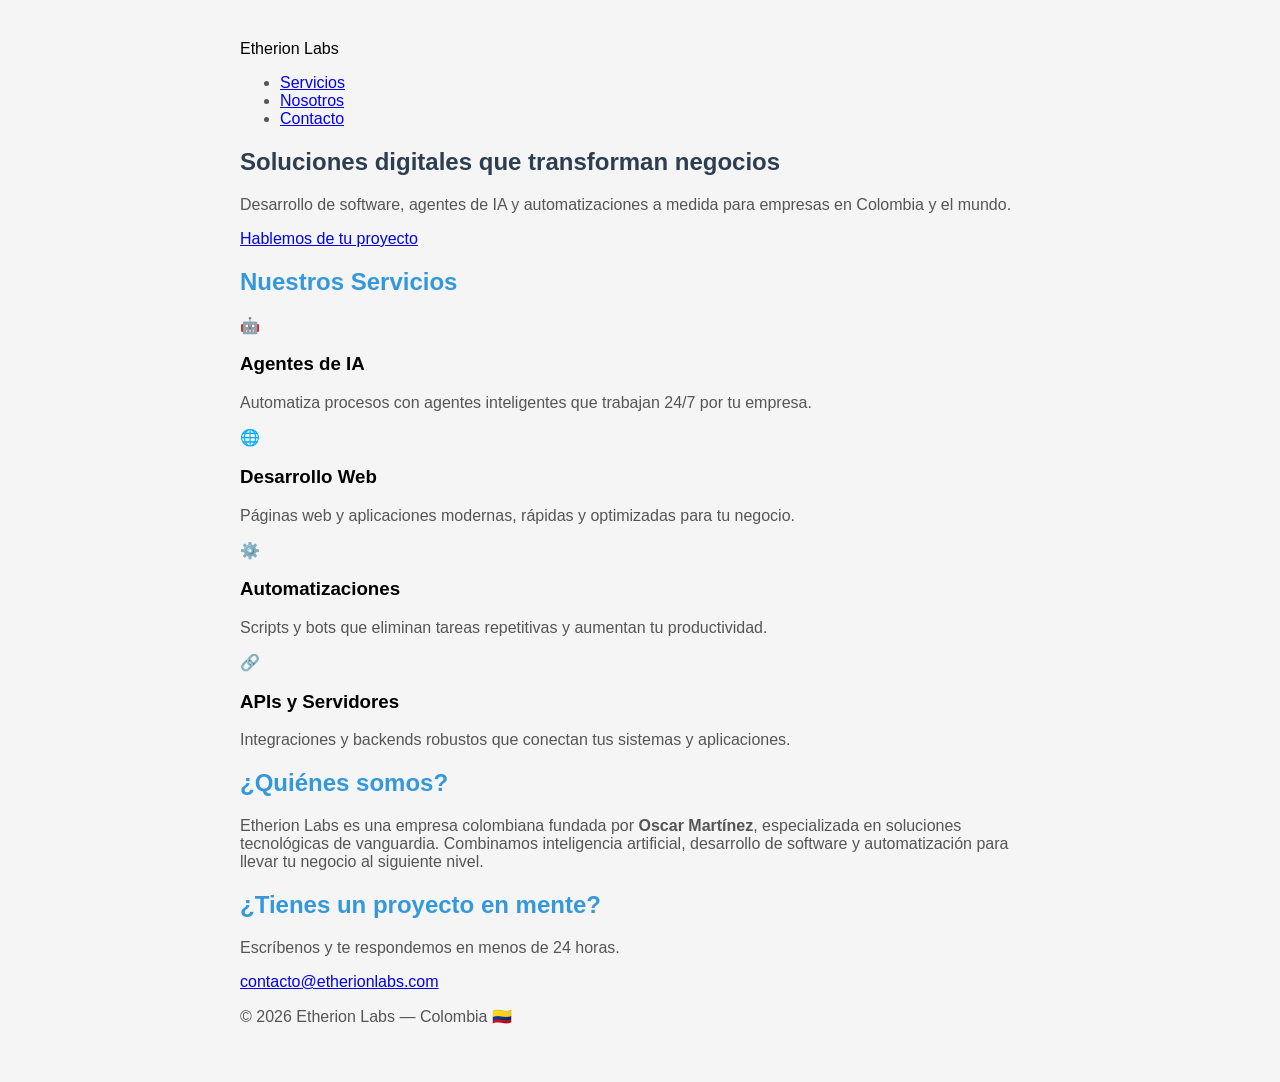
==== index.html @ be53f0bb "Update index.html" ====
<!DOCTYPE html>
<html lang="es">
<head>
  <meta charset="UTF-8">
  <meta name="viewport" content="width=device-width, initial-scale=1.0">
  <title>Etherion Labs</title>
  <link rel="stylesheet" href="estilo.css">
</head>
<body>

  <!-- NAVEGACIÓN -->
  <nav>
    <div class="logo">Etherion Labs</div>
    <ul>
      <li><a href="#servicios">Servicios</a></li>
      <li><a href="#sobre-mi">Nosotros</a></li>
      <li><a href="#contacto">Contacto</a></li>
    </ul>
  </nav>

  <!-- HERO -->
  <section class="hero">
    <h1>Soluciones digitales que <span>transforman</span> negocios</h1>
    <p>Desarrollo de software, agentes de IA y automatizaciones a medida para empresas en Colombia y el mundo.</p>
    <a href="#contacto" class="btn">Hablemos de tu proyecto</a>
  </section>

  <!-- SERVICIOS -->
  <section id="servicios" class="servicios">
    <h2>Nuestros Servicios</h2>
    <div class="cards">
      <div class="card">
        <div class="icono">🤖</div>
        <h3>Agentes de IA</h3>
        <p>Automatiza procesos con agentes inteligentes que trabajan 24/7 por tu empresa.</p>
      </div>
      <div class="card">
        <div class="icono">🌐</div>
        <h3>Desarrollo Web</h3>
        <p>Páginas web y aplicaciones modernas, rápidas y optimizadas para tu negocio.</p>
      </div>
      <div class="card">
        <div class="icono">⚙️</div>
        <h3>Automatizaciones</h3>
        <p>Scripts y bots que eliminan tareas repetitivas y aumentan tu productividad.</p>
      </div>
      <div class="card">
        <div class="icono">🔗</div>
        <h3>APIs y Servidores</h3>
        <p>Integraciones y backends robustos que conectan tus sistemas y aplicaciones.</p>
      </div>
    </div>
  </section>

  <!-- SOBRE MÍ -->
  <section id="sobre-mi" class="sobre-mi">
    <h2>¿Quiénes somos?</h2>
    <p>Etherion Labs es una empresa colombiana fundada por <strong>Oscar Martínez</strong>, especializada en soluciones tecnológicas de vanguardia. Combinamos inteligencia artificial, desarrollo de software y automatización para llevar tu negocio al siguiente nivel.</p>
  </section>

  <!-- CONTACTO -->
  <section id="contacto" class="contacto">
    <h2>¿Tienes un proyecto en mente?</h2>
    <p>Escríbenos y te respondemos en menos de 24 horas.</p>
    <a href="mailto:contacto@etherionlabs.com" class="btn">contacto@etherionlabs.com</a>
  </section>

  <!-- FOOTER -->
  <footer>
    <p>© 2026 Etherion Labs — Colombia 🇨🇴</p>
  </footer>

</body>
</html>
---- estilo.css ----
body {
    font-family: Arial, sans-serif;
    max-width: 800px;
    margin: 0 auto;
    padding: 40px;
    background-color: #f5f5f5;
}

h1 {
    color: #2c3e50;
}

h2 {
    color: #3498db;
}

p {
    color: #555;
}

li {
    color: #555;
}
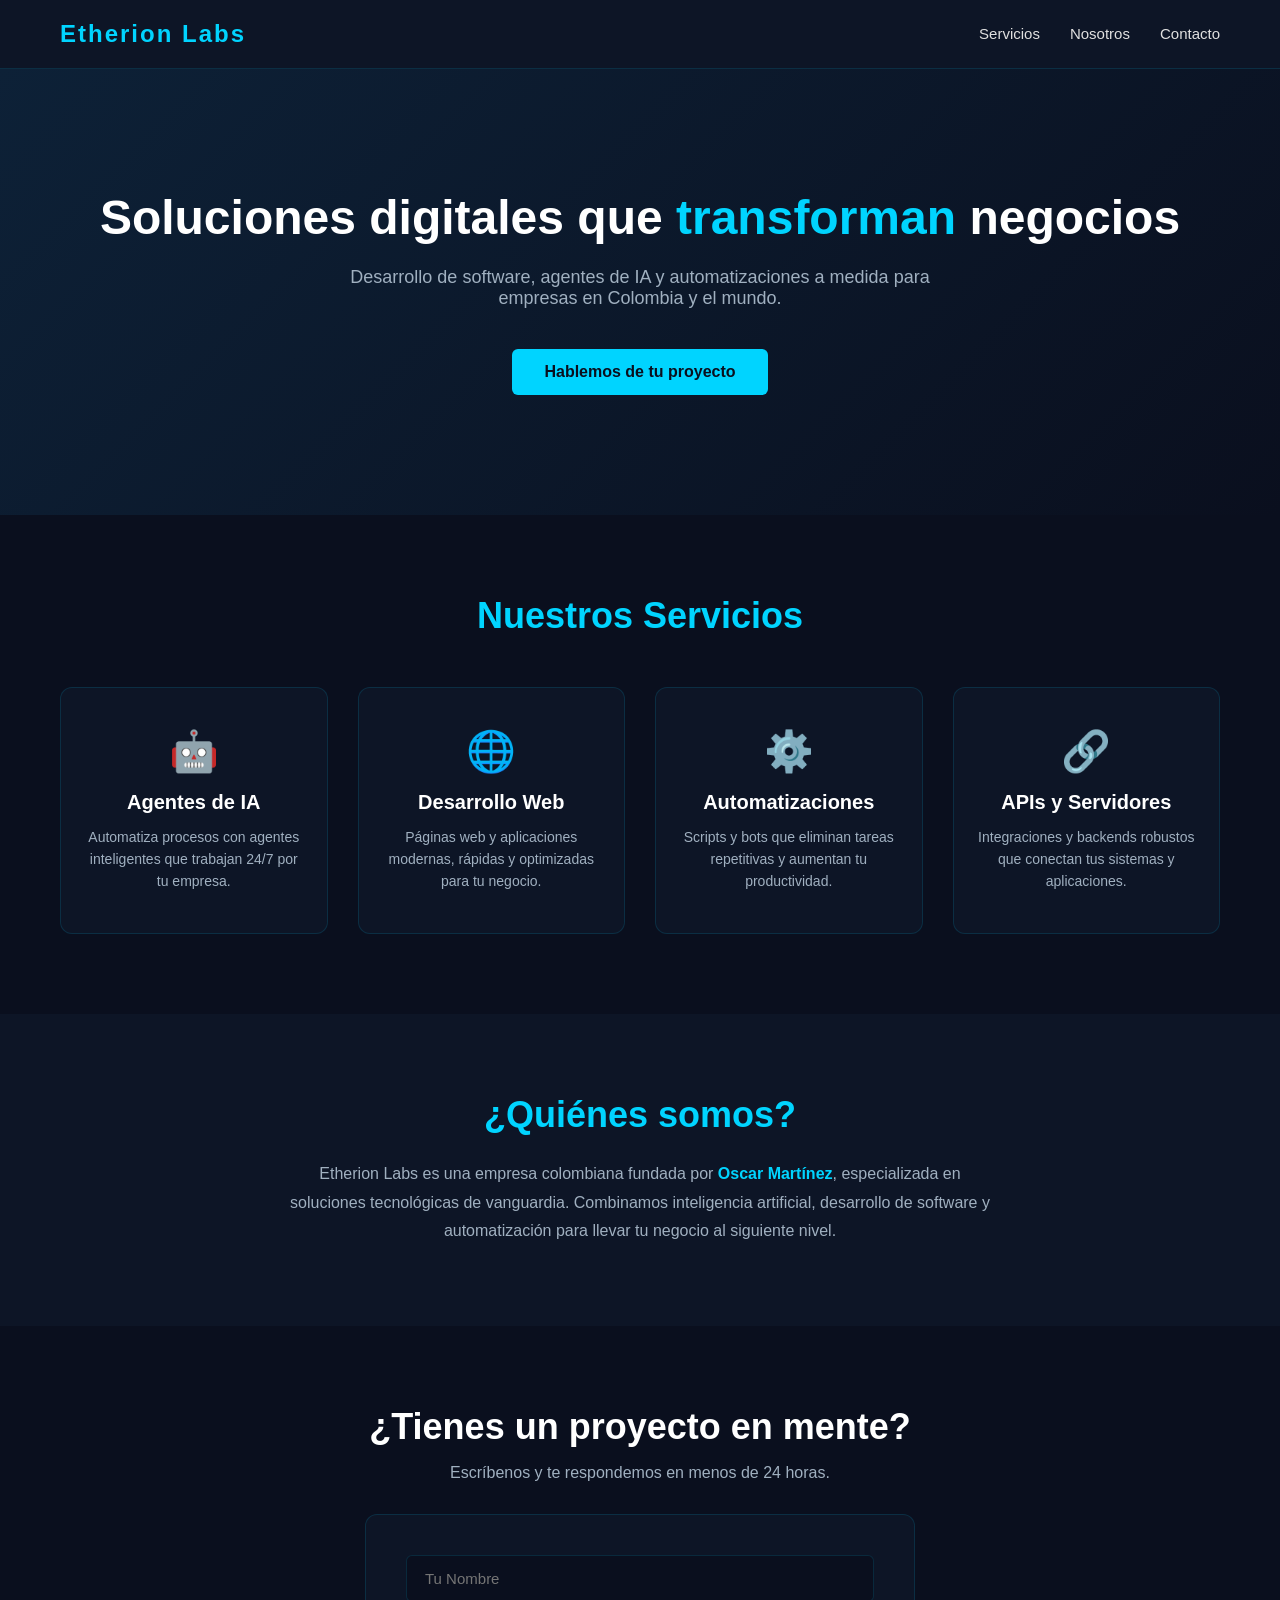
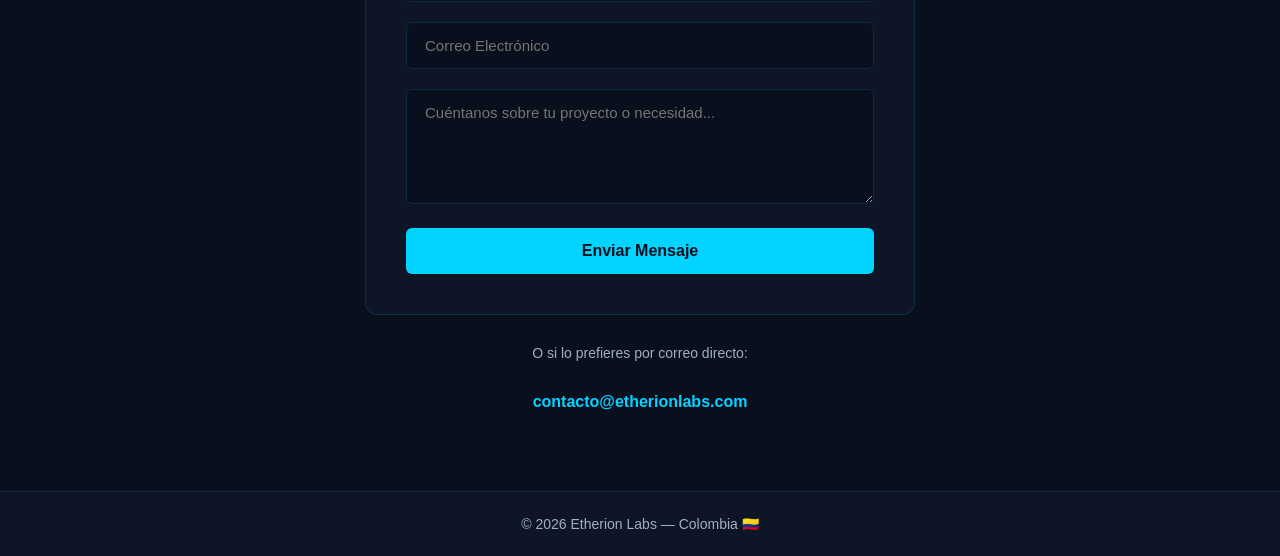
==== commit 06ecba86: "Update index.html" ====
--- a/index.html
+++ b/index.html
@@ -3,12 +3,11 @@
 <head>
   <meta charset="UTF-8">
   <meta name="viewport" content="width=device-width, initial-scale=1.0">
-  <title>Etherion Labs</title>
+  <title>Etherion Labs | Soluciones Digitales e IA</title>
   <link rel="stylesheet" href="estilo.css">
 </head>
 <body>
 
-  <!-- NAVEGACIÓN -->
   <nav>
     <div class="logo">Etherion Labs</div>
     <ul>
@@ -18,54 +17,71 @@
     </ul>
   </nav>
 
-  <!-- HERO -->
   <section class="hero">
     <h1>Soluciones digitales que <span>transforman</span> negocios</h1>
     <p>Desarrollo de software, agentes de IA y automatizaciones a medida para empresas en Colombia y el mundo.</p>
     <a href="#contacto" class="btn">Hablemos de tu proyecto</a>
   </section>
 
-  <!-- SERVICIOS -->
   <section id="servicios" class="servicios">
     <h2>Nuestros Servicios</h2>
     <div class="cards">
+      
       <div class="card">
         <div class="icono">🤖</div>
         <h3>Agentes de IA</h3>
         <p>Automatiza procesos con agentes inteligentes que trabajan 24/7 por tu empresa.</p>
       </div>
+
       <div class="card">
         <div class="icono">🌐</div>
         <h3>Desarrollo Web</h3>
         <p>Páginas web y aplicaciones modernas, rápidas y optimizadas para tu negocio.</p>
       </div>
+
       <div class="card">
         <div class="icono">⚙️</div>
         <h3>Automatizaciones</h3>
         <p>Scripts y bots que eliminan tareas repetitivas y aumentan tu productividad.</p>
       </div>
+
       <div class="card">
         <div class="icono">🔗</div>
         <h3>APIs y Servidores</h3>
         <p>Integraciones y backends robustos que conectan tus sistemas y aplicaciones.</p>
       </div>
+
     </div>
   </section>
 
-  <!-- SOBRE MÍ -->
   <section id="sobre-mi" class="sobre-mi">
     <h2>¿Quiénes somos?</h2>
     <p>Etherion Labs es una empresa colombiana fundada por <strong>Oscar Martínez</strong>, especializada en soluciones tecnológicas de vanguardia. Combinamos inteligencia artificial, desarrollo de software y automatización para llevar tu negocio al siguiente nivel.</p>
   </section>
 
-  <!-- CONTACTO -->
   <section id="contacto" class="contacto">
     <h2>¿Tienes un proyecto en mente?</h2>
     <p>Escríbenos y te respondemos en menos de 24 horas.</p>
-    <a href="mailto:contacto@etherionlabs.com" class="btn">contacto@etherionlabs.com</a>
+    
+    <form class="formulario-contacto" action="https://formspree.io/f/tu-id-aqui" method="POST" onsubmit="return false;">
+      <div class="grupo-input">
+        <input type="text" name="nombre" placeholder="Tu Nombre" required>
+      </div>
+      <div class="grupo-input">
+        <input type="email" name="email" placeholder="Correo Electrónico" required>
+      </div>
+      <div class="grupo-input">
+        <textarea name="mensaje" placeholder="Cuéntanos sobre tu proyecto o necesidad..." rows="5" required></textarea>
+      </div>
+      <button type="submit" class="btn">Enviar Mensaje</button>
+    </form>
+
+    <div style="margin-top: 30px;">
+      <p style="font-size: 14px; color: #a0b0c0;">O si lo prefieres por correo directo:</p>
+      <a href="mailto:contacto@etherionlabs.com" style="color: #00d4ff; text-decoration: none; font-weight: bold;">contacto@etherionlabs.com</a>
+    </div>
   </section>
 
-  <!-- FOOTER -->
   <footer>
     <p>© 2026 Etherion Labs — Colombia 🇨🇴</p>
   </footer>
--- a/estilo.css
+++ b/estilo.css
@@ -1,23 +1,290 @@
+/* ==========================================================================
+   1. RESETEO GLOBAL Y CONFIGURACIÓN BASE
+   ========================================================================== */
+* {
+  margin: 0;
+  padding: 0;
+  box-sizing: border-box;
+}
+
+html {
+  scroll-behavior: smooth; /* Desplazamiento suave al usar el menú */
+}
+
 body {
-    font-family: Arial, sans-serif;
-    max-width: 800px;
-    margin: 0 auto;
-    padding: 40px;
-    background-color: #f5f5f5;
-}
-
-h1 {
-    color: #2c3e50;
-}
-
-h2 {
-    color: #3498db;
-}
-
-p {
-    color: #555;
-}
-
-li {
-    color: #555;
-}+  font-family: 'Arial', sans-serif;
+  background-color: #0a0f1e;
+  color: #e0e0e0;
+}
+
+/* ==========================================================================
+   2. COMPONENTES REUTILIZABLES (BOTONES)
+   ========================================================================== */
+.btn {
+  display: inline-block;
+  background-color: #00d4ff;
+  color: #0a0f1e;
+  padding: 14px 32px;
+  border-radius: 6px;
+  text-decoration: none;
+  font-weight: bold;
+  font-size: 16px;
+  border: none;
+  cursor: pointer;
+  transition: background 0.3s, transform 0.2s, box-shadow 0.3s;
+}
+
+.btn:hover {
+  background-color: #00aacc;
+  box-shadow: 0 0 15px rgba(0, 212, 255, 0.4);
+}
+
+.btn:active {
+  transform: scale(0.98);
+}
+
+/* ==========================================================================
+   3. ESTRUCTURA Y SECCIONES
+   ========================================================================== */
+
+/* NAVEGACIÓN */
+nav {
+  display: flex;
+  justify-content: space-between;
+  align-items: center;
+  padding: 20px 60px;
+  background-color: #0d1526;
+  border-bottom: 1px solid #00d4ff22;
+  position: sticky;
+  top: 0;
+  z-index: 1000;
+}
+
+.logo {
+  font-size: 24px;
+  font-weight: bold;
+  color: #00d4ff;
+  letter-spacing: 2px;
+}
+
+nav ul {
+  list-style: none;
+  display: flex;
+  gap: 30px;
+}
+
+nav ul a {
+  color: #e0e0e0;
+  text-decoration: none;
+  font-size: 15px;
+  transition: color 0.3s;
+}
+
+nav ul a:hover {
+  color: #00d4ff;
+}
+
+/* HERO */
+.hero {
+  text-align: center;
+  padding: 120px 40px;
+  background: linear-gradient(135deg, #0d2137 0%, #0a0f1e 100%); 
+}
+
+.hero h1 {
+  font-size: 48px;
+  line-height: 1.2;
+  margin-bottom: 20px;
+  color: #ffffff;
+}
+
+.hero h1 span {
+  color: #00d4ff;
+}
+
+.hero p {
+  font-size: 18px;
+  color: #a0b0c0;
+  max-width: 600px;
+  margin: 0 auto 40px;
+}
+
+/* SERVICIOS */
+.servicios {
+  padding: 80px 60px;
+  text-align: center;
+}
+
+.servicios h2 {
+  font-size: 36px;
+  color: #00d4ff;
+  margin-bottom: 50px;
+}
+
+.cards {
+  display: grid;
+  grid-template-columns: repeat(auto-fit, minmax(220px, 1fr));
+  gap: 30px;
+}
+
+.card {
+  background-color: #0d1526;
+  border: 1px solid #00d4ff22;
+  border-radius: 12px;
+  padding: 40px 24px;
+  text-align: center;
+  transition: transform 0.3s, border-color 0.3s, box-shadow 0.3s;
+}
+
+.card:hover {
+  transform: translateY(-8px);
+  border-color: #00d4ff;
+  box-shadow: 0 10px 20px rgba(0, 212, 255, 0.05);
+}
+
+.icono {
+  font-size: 40px;
+  margin-bottom: 16px;
+}
+
+.card h3 {
+  color: #ffffff;
+  margin-bottom: 12px;
+  font-size: 20px;
+}
+
+.card p {
+  color: #a0b0c0;
+  font-size: 14px;
+  line-height: 1.6;
+}
+
+/* SOBRE MÍ / NOSOTROS */
+.sobre-mi {
+  padding: 80px 60px;
+  text-align: center;
+  background-color: #0d1526;
+}
+
+.sobre-mi h2 {
+  font-size: 36px;
+  color: #00d4ff;
+  margin-bottom: 24px;
+}
+
+.sobre-mi p {
+  max-width: 700px;
+  margin: 0 auto;
+  color: #a0b0c0;
+  font-size: 16px;
+  line-height: 1.8;
+}
+
+.sobre-mi strong {
+  color: #00d4ff;
+}
+
+/* CONTACTO Y FORMULARIO */
+.contacto {
+  padding: 80px 60px;
+  text-align: center;
+}
+
+.contacto h2 {
+  font-size: 36px;
+  color: #ffffff;
+  margin-bottom: 16px;
+}
+
+.contacto p {
+  color: #a0b0c0;
+  margin-bottom: 32px;
+  font-size: 16px;
+}
+
+.formulario-contacto {
+  max-width: 550px;
+  margin: 0 auto;
+  background-color: #0d1526;
+  padding: 40px;
+  border-radius: 12px;
+  border: 1px solid #00d4ff22;
+  display: flex;
+  flex-direction: column;
+  gap: 20px;
+}
+
+.grupo-input input, 
+.grupo-input textarea {
+  width: 100%;
+  padding: 14px 18px;
+  background-color: #0a0f1e;
+  border: 1px solid #00d4ff22;
+  border-radius: 6px;
+  color: #ffffff;
+  font-family: inherit;
+  font-size: 15px;
+  outline: none;
+  transition: border-color 0.3s, box-shadow 0.3s;
+}
+
+.grupo-input input:focus, 
+.grupo-input textarea:focus {
+  border-color: #00d4ff;
+  box-shadow: 0 0 10px rgba(0, 212, 255, 0.15);
+}
+
+.formulario-contacto .btn {
+  width: 100%;
+}
+
+/* FOOTER */
+footer {
+  text-align: center;
+  padding: 24px;
+  background-color: #0d1526;
+  color: #a0b0c0;
+  font-size: 14px;
+  border-top: 1px solid #00d4ff22;
+}
+
+/* ==========================================================================
+   4. DISEÑO RESPONSIVO (MOBILE FIRST / ADAPTACIÓN MÓVIL)
+   ========================================================================== */
+@media (max-width: 768px) {
+  nav {
+    flex-direction: column;
+    gap: 16px;
+    padding: 20px;
+  }
+
+  nav ul {
+    gap: 20px;
+    flex-wrap: wrap;
+    justify-content: center;
+  }
+
+  .hero {
+    padding: 80px 20px;
+  }
+
+  .hero h1 {
+    font-size: 32px;
+  }
+
+  .hero p {
+    font-size: 16px;
+  }
+
+  .servicios, .sobre-mi, .contacto {
+    padding: 60px 20px;
+  }
+
+  .servicios h2, .sobre-mi h2, .contacto h2 {
+    font-size: 28px;
+  }
+
+  .formulario-contacto {
+    padding: 24px;
+  }
+}
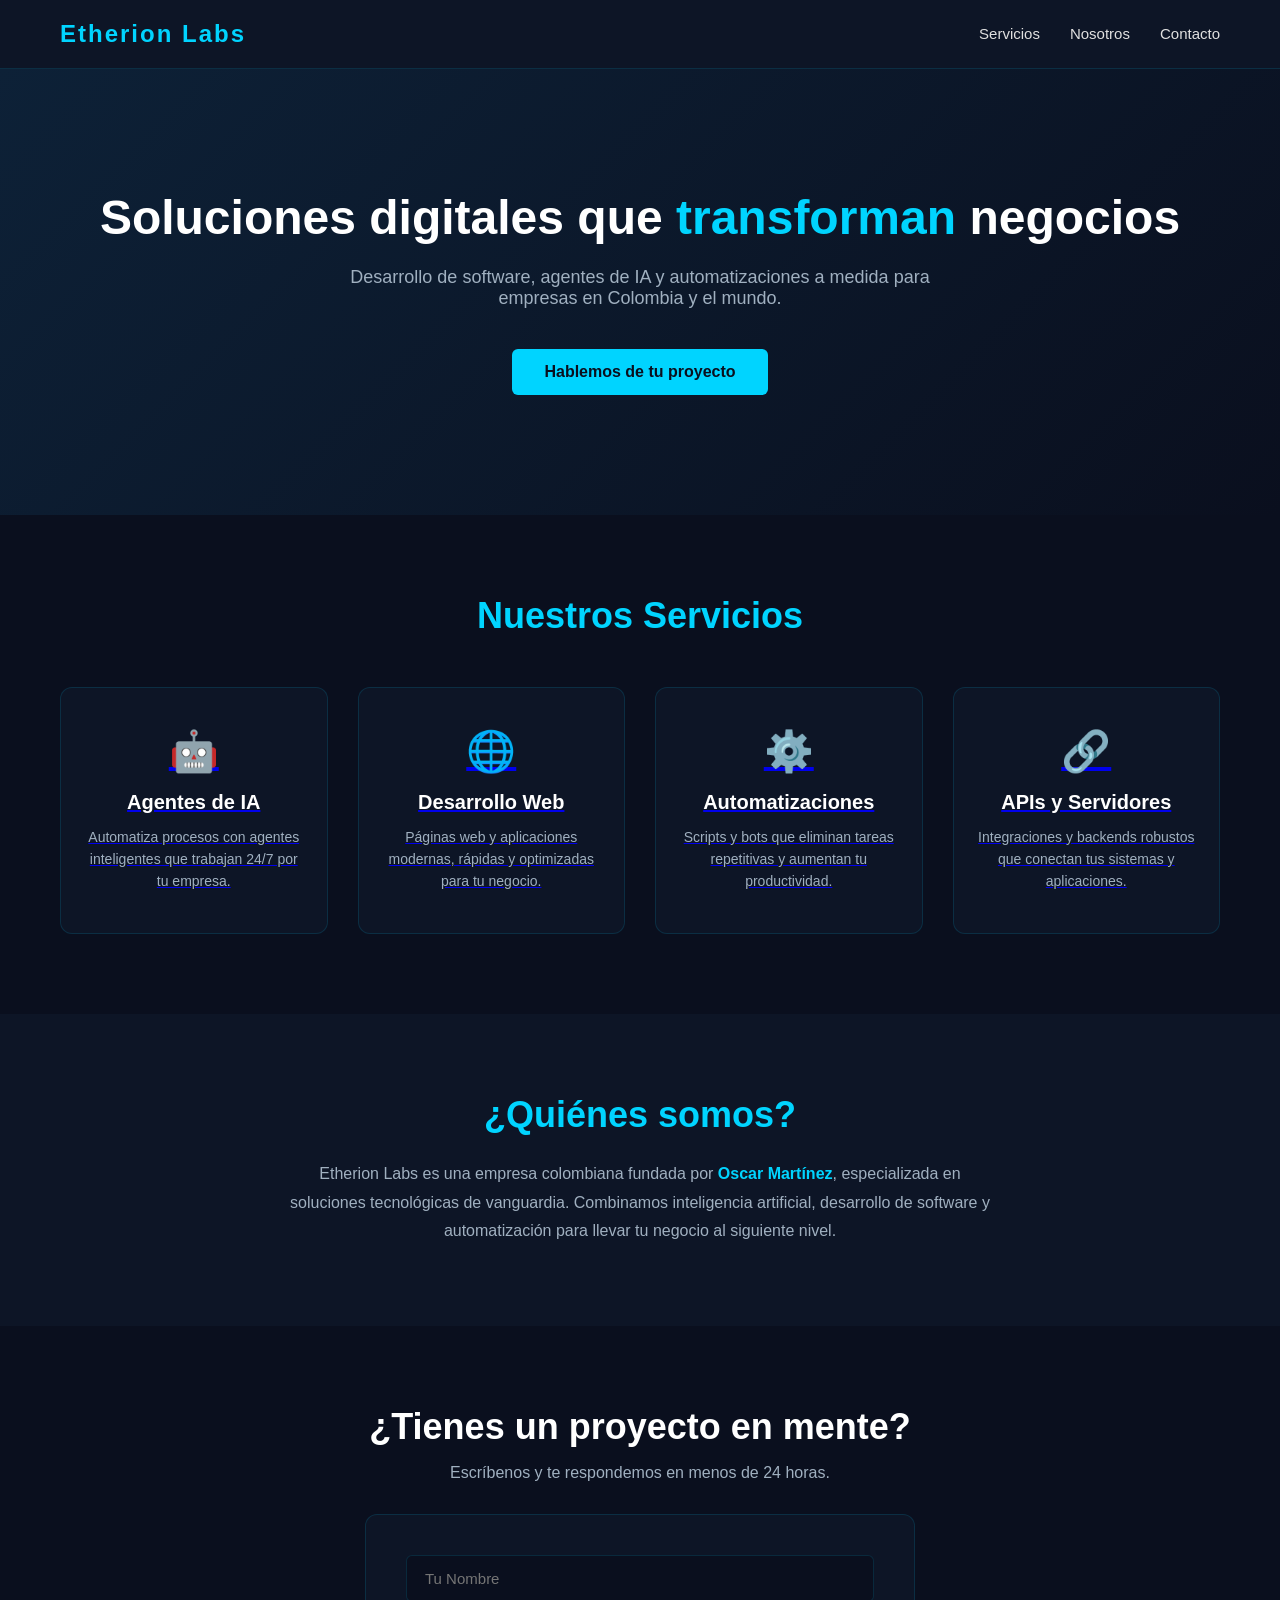
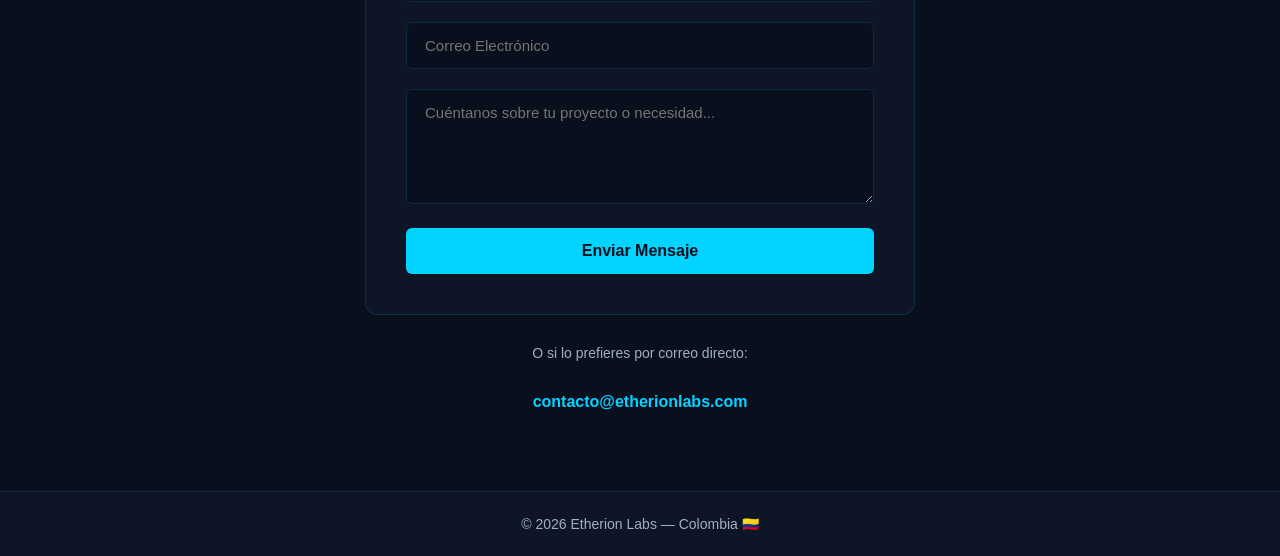
==== commit 13153692: "Update index.html" ====
--- a/index.html
+++ b/index.html
@@ -27,29 +27,37 @@
     <h2>Nuestros Servicios</h2>
     <div class="cards">
       
-      <div class="card">
-        <div class="icono">🤖</div>
-        <h3>Agentes de IA</h3>
-        <p>Automatiza procesos con agentes inteligentes que trabajan 24/7 por tu empresa.</p>
-      </div>
+      <a href="ia.html" class="card-link">
+        <div class="card">
+          <div class="icono">🤖</div>
+          <h3>Agentes de IA</h3>
+          <p>Automatiza procesos con agentes inteligentes que trabajan 24/7 por tu empresa.</p>
+        </div>
+      </a>
 
-      <div class="card">
-        <div class="icono">🌐</div>
-        <h3>Desarrollo Web</h3>
-        <p>Páginas web y aplicaciones modernas, rápidas y optimizadas para tu negocio.</p>
-      </div>
+      <a href="web.html" class="card-link">
+        <div class="card">
+          <div class="icono">🌐</div>
+          <h3>Desarrollo Web</h3>
+          <p>Páginas web y aplicaciones modernas, rápidas y optimizadas para tu negocio.</p>
+        </div>
+      </a>
 
-      <div class="card">
-        <div class="icono">⚙️</div>
-        <h3>Automatizaciones</h3>
-        <p>Scripts y bots que eliminan tareas repetitivas y aumentan tu productividad.</p>
-      </div>
+      <a href="automatizaciones.html" class="card-link">
+        <div class="card">
+          <div class="icono">⚙️</div>
+          <h3>Automatizaciones</h3>
+          <p>Scripts y bots que eliminan tareas repetitivas y aumentan tu productividad.</p>
+        </div>
+      </a>
 
-      <div class="card">
-        <div class="icono">🔗</div>
-        <h3>APIs y Servidores</h3>
-        <p>Integraciones y backends robustos que conectan tus sistemas y aplicaciones.</p>
-      </div>
+      <a href="apis.html" class="card-link">
+        <div class="card">
+          <div class="icono">🔗</div>
+          <h3>APIs y Servidores</h3>
+          <p>Integraciones y backends robustos que conectan tus sistemas y aplicaciones.</p>
+        </div>
+      </a>
 
     </div>
   </section>
@@ -63,7 +71,7 @@
     <h2>¿Tienes un proyecto en mente?</h2>
     <p>Escríbenos y te respondemos en menos de 24 horas.</p>
     
-    <form class="formulario-contacto" action="https://formspree.io/f/tu-id-aqui" method="POST" onsubmit="return false;">
+    <form class="formulario-contacto" action="#" method="POST">
       <div class="grupo-input">
         <input type="text" name="nombre" placeholder="Tu Nombre" required>
       </div>
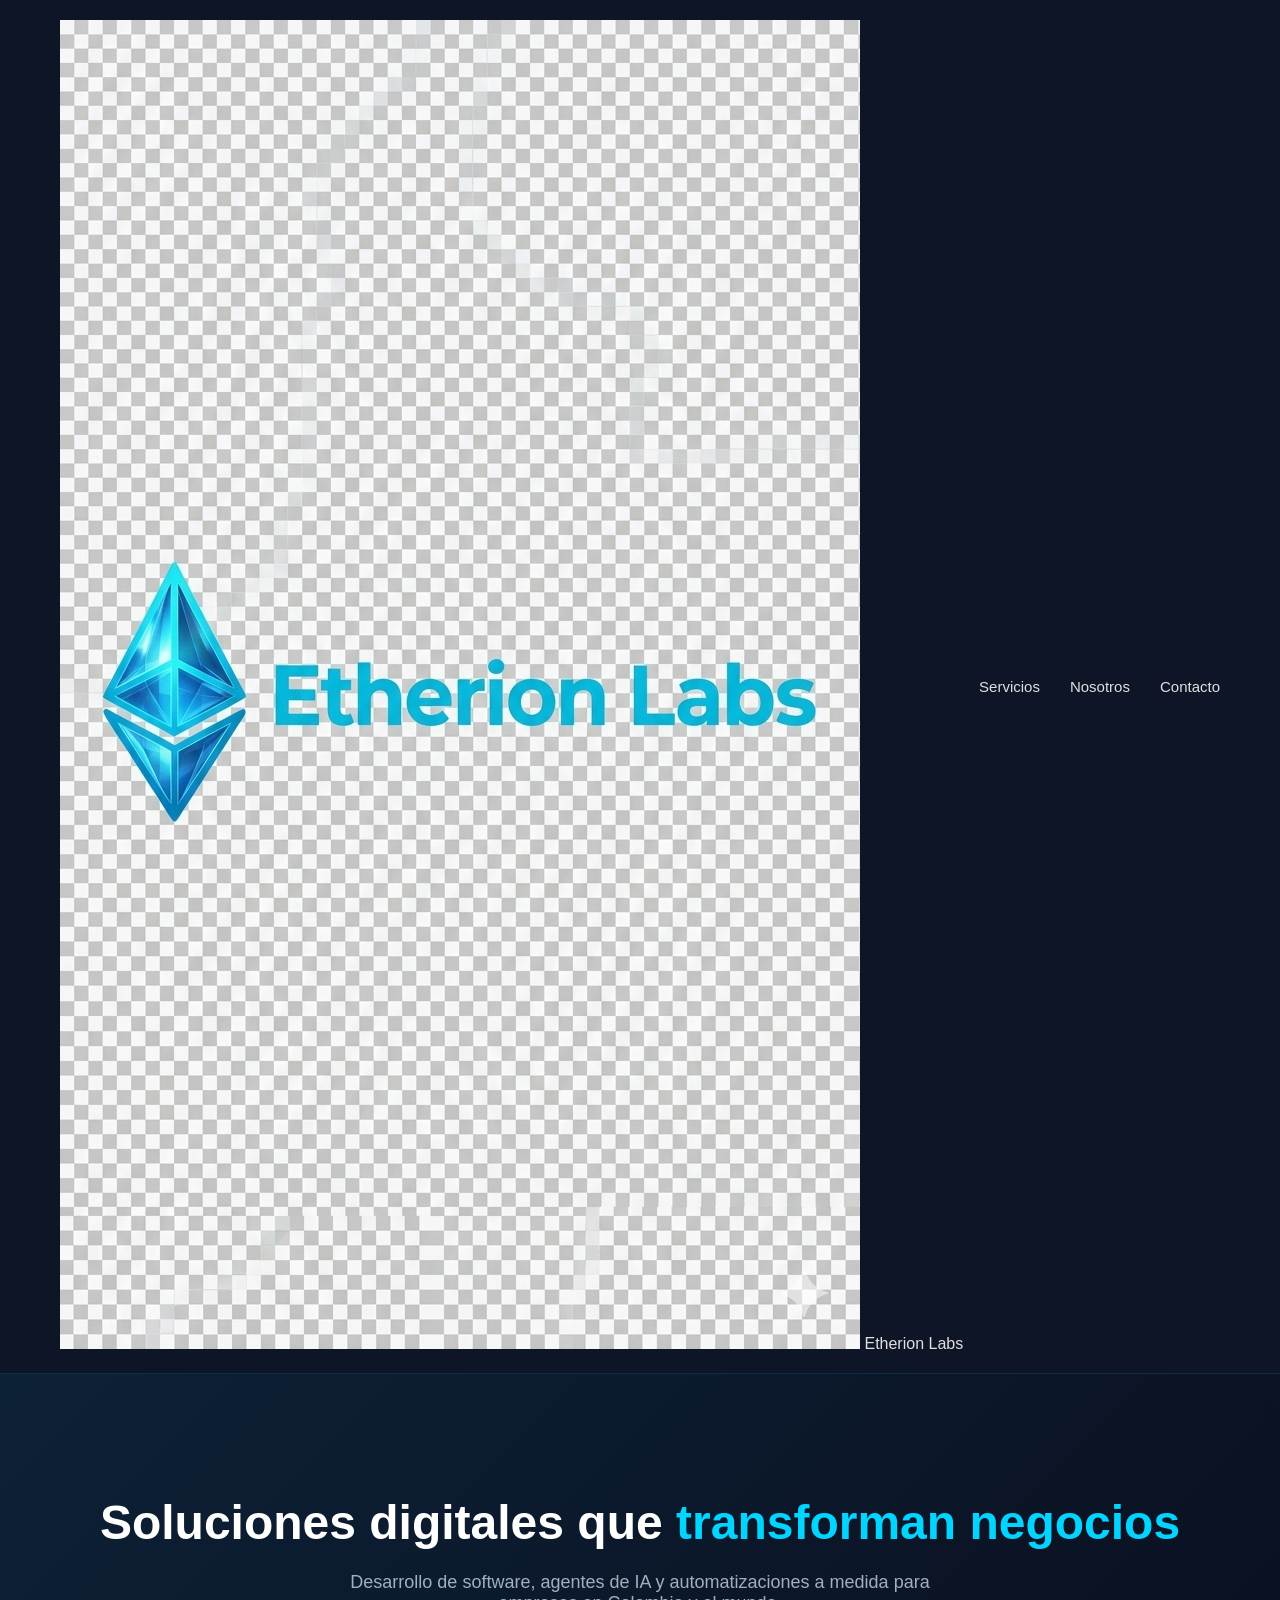
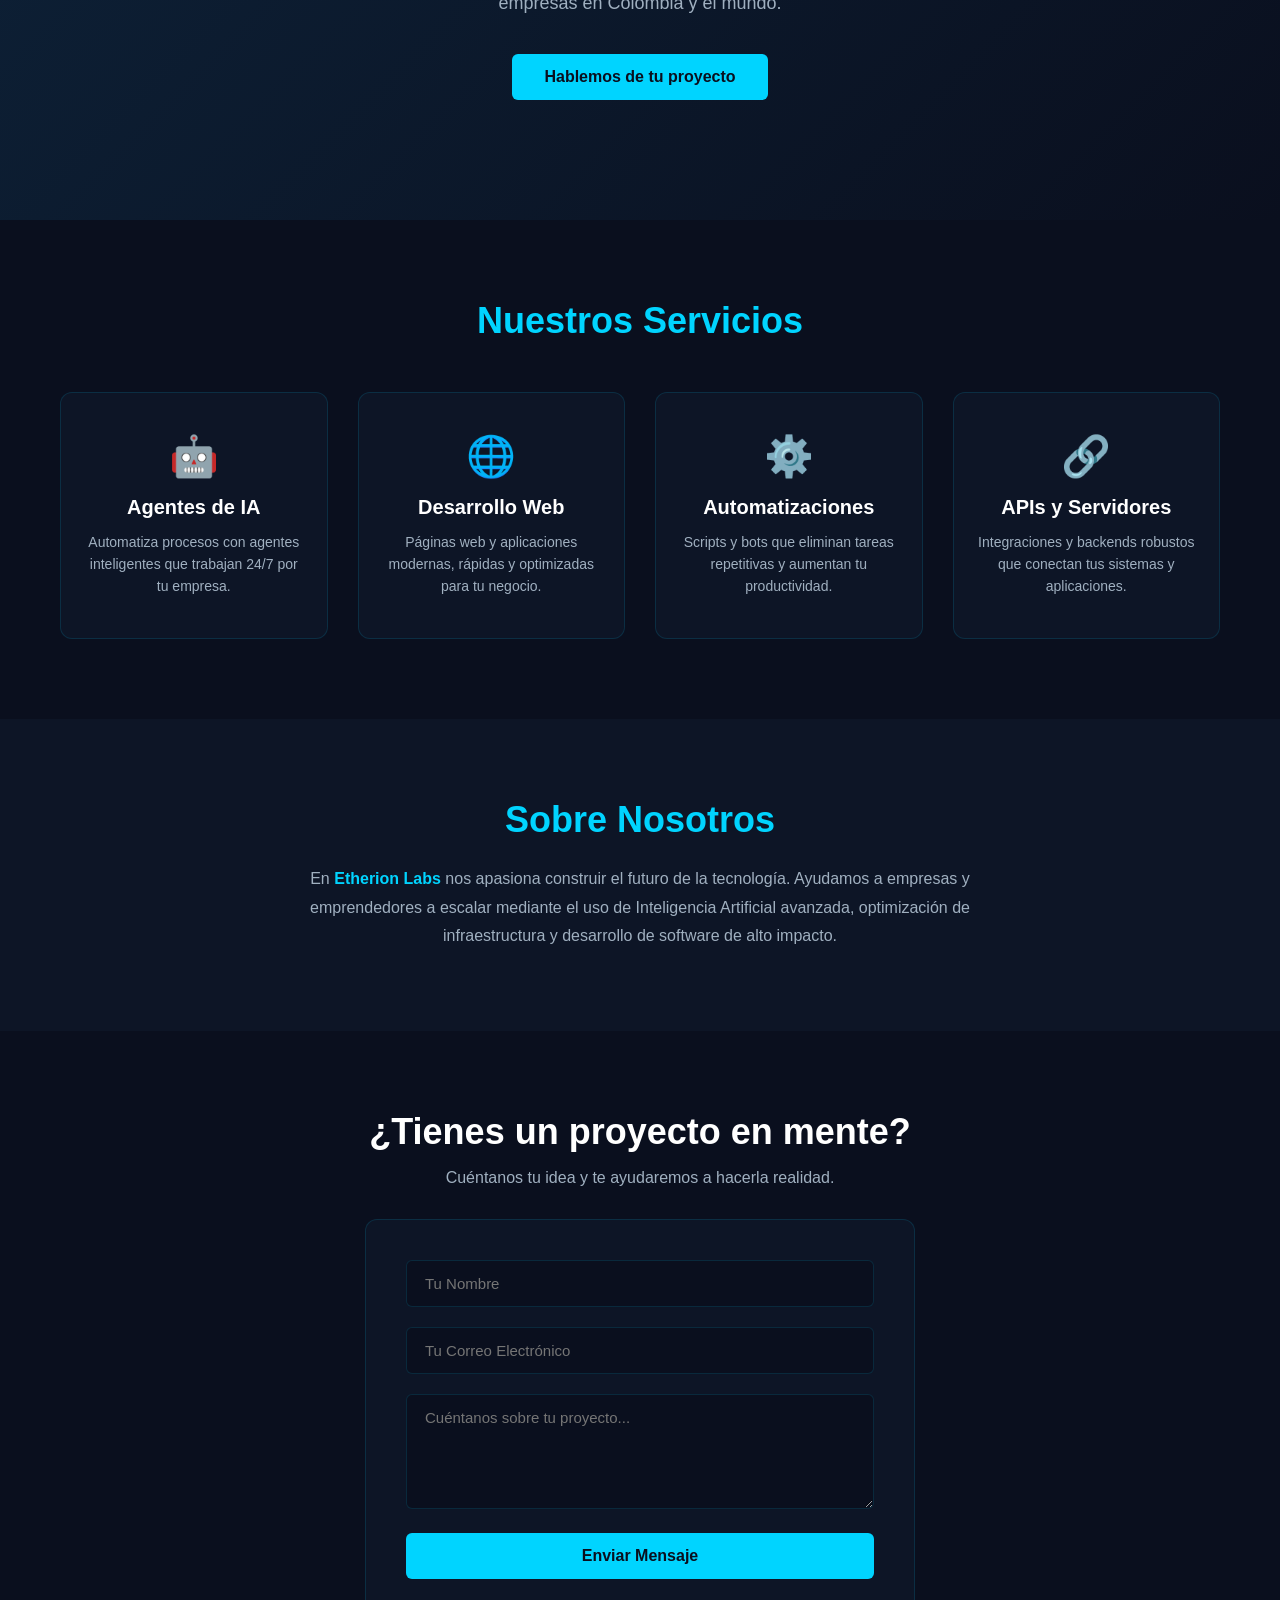
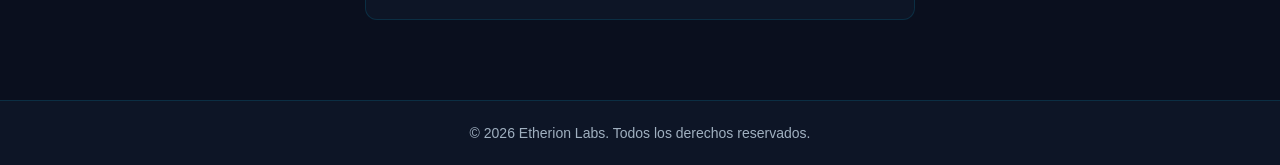
==== commit c1a2448a: "Update index.html" ====
--- a/index.html
+++ b/index.html
@@ -3,13 +3,22 @@
 <head>
   <meta charset="UTF-8">
   <meta name="viewport" content="width=device-width, initial-scale=1.0">
-  <title>Etherion Labs | Soluciones Digitales e IA</title>
+  
+  <title>Etherion Labs | Agentes de IA & Desarrollo Web Premium</title>
+  
+  <link rel="icon" type="image/png" href="logo.png">
+  
+  <link href="https://fonts.googleapis.com/css2?family=Orbitron:wght@700&display=swap" rel="stylesheet">
+  
   <link rel="stylesheet" href="estilo.css">
 </head>
 <body>
 
   <nav>
-    <div class="logo">Etherion Labs</div>
+    <div class="logo-contenedor">
+      <img src="logo.png" alt="Logo Etherion Labs" class="logo-img">
+      <span class="logo-texto">Etherion Labs</span>
+    </div>
     <ul>
       <li><a href="#servicios">Servicios</a></li>
       <li><a href="#sobre-mi">Nosotros</a></li>
@@ -18,7 +27,7 @@
   </nav>
 
   <section class="hero">
-    <h1>Soluciones digitales que <span>transforman</span> negocios</h1>
+    <h1>Soluciones digitales que <span>transforman negocios</span></h1>
     <p>Desarrollo de software, agentes de IA y automatizaciones a medida para empresas en Colombia y el mundo.</p>
     <a href="#contacto" class="btn">Hablemos de tu proyecto</a>
   </section>
@@ -63,35 +72,30 @@
   </section>
 
   <section id="sobre-mi" class="sobre-mi">
-    <h2>¿Quiénes somos?</h2>
-    <p>Etherion Labs es una empresa colombiana fundada por <strong>Oscar Martínez</strong>, especializada en soluciones tecnológicas de vanguardia. Combinamos inteligencia artificial, desarrollo de software y automatización para llevar tu negocio al siguiente nivel.</p>
+    <h2>Sobre Nosotros</h2>
+    <p>En <strong>Etherion Labs</strong> nos apasiona construir el futuro de la tecnología. Ayudamos a empresas y emprendedores a escalar mediante el uso de Inteligencia Artificial avanzada, optimización de infraestructura y desarrollo de software de alto impacto.</p>
   </section>
 
   <section id="contacto" class="contacto">
     <h2>¿Tienes un proyecto en mente?</h2>
-    <p>Escríbenos y te respondemos en menos de 24 horas.</p>
+    <p>Cuéntanos tu idea y te ayudaremos a hacerla realidad.</p>
     
-    <form class="formulario-contacto" action="#" method="POST">
+    <form class="formulario-contacto">
       <div class="grupo-input">
-        <input type="text" name="nombre" placeholder="Tu Nombre" required>
+        <input type="text" placeholder="Tu Nombre" required>
       </div>
       <div class="grupo-input">
-        <input type="email" name="email" placeholder="Correo Electrónico" required>
+        <input type="email" placeholder="Tu Correo Electrónico" required>
       </div>
       <div class="grupo-input">
-        <textarea name="mensaje" placeholder="Cuéntanos sobre tu proyecto o necesidad..." rows="5" required></textarea>
+        <textarea placeholder="Cuéntanos sobre tu proyecto..." rows="5" required></textarea>
       </div>
       <button type="submit" class="btn">Enviar Mensaje</button>
     </form>
-
-    <div style="margin-top: 30px;">
-      <p style="font-size: 14px; color: #a0b0c0;">O si lo prefieres por correo directo:</p>
-      <a href="mailto:contacto@etherionlabs.com" style="color: #00d4ff; text-decoration: none; font-weight: bold;">contacto@etherionlabs.com</a>
-    </div>
   </section>
 
   <footer>
-    <p>© 2026 Etherion Labs — Colombia 🇨🇴</p>
+    <p>&copy; 2026 Etherion Labs. Todos los derechos reservados.</p>
   </footer>
 
 </body>
--- a/estilo.css
+++ b/estilo.css
@@ -18,7 +18,7 @@
 }
 
 /* ==========================================================================
-   2. COMPONENTES REUTILIZABLES (BOTONES)
+   2. COMPONENTES REUTILIZABLES (BOTONES Y ENLACES)
    ========================================================================== */
 .btn {
   display: inline-block;
@@ -43,8 +43,16 @@
   transform: scale(0.98);
 }
 
-/* ==========================================================================
-   3. ESTRUCTURA Y SECCIONES
+/* ¡ESTA ES LA REGLA QUE HABILITA LOS CLICS EN LAS TARJETAS! */
+.card-link {
+  text-decoration: none;
+  color: inherit;
+  display: block;
+  cursor: pointer;
+}
+
+/* ==========================================================================
+   3. ESTRUCTURA Y SECCIONES COMPARTIDAS
    ========================================================================== */
 
 /* NAVEGACIÓN */
@@ -249,7 +257,68 @@
 }
 
 /* ==========================================================================
-   4. DISEÑO RESPONSIVO (MOBILE FIRST / ADAPTACIÓN MÓVIL)
+   4. ESTILOS EXCLUSIVOS PARA LAS PÁGINAS DE SERVICIOS INTERNOS
+   ========================================================================== */
+.contenido-detalle {
+  max-width: 900px;
+  margin: 0 auto;
+  padding: 60px 20px;
+  text-align: center;
+}
+
+.contenido-detalle h2 {
+  font-size: 36px;
+  color: #ffffff;
+  margin-bottom: 20px;
+}
+
+.lista-utilidades {
+  text-align: left;
+  margin: 40px auto;
+  max-width: 700px;
+  display: flex;
+  flex-direction: column;
+  gap: 25px;
+}
+
+.utilidad-item {
+  background-color: #0d1526;
+  border: 1px solid #00d4ff22;
+  padding: 24px;
+  border-radius: 8px;
+  transition: border-color 0.3s;
+}
+
+.utilidad-item:hover {
+  border-color: #00d4ffaa;
+}
+
+.utilidad-item h4 {
+  color: #00d4ff;
+  font-size: 18px;
+  margin-bottom: 8px;
+}
+
+.utilidad-item p {
+  color: #a0b0c0;
+  font-size: 15px;
+  line-height: 1.6;
+}
+
+.btn-volver {
+  margin-top: 20px;
+  background-color: transparent;
+  color: #00d4ff;
+  border: 1px solid #00d4ff;
+}
+
+.btn-volver:hover {
+  background-color: #00d4ff11;
+  box-shadow: none;
+}
+
+/* ==========================================================================
+   5. DISEÑO RESPONSIVO (ADAPTACIÓN CELULARES)
    ========================================================================== */
 @media (max-width: 768px) {
   nav {
@@ -276,15 +345,19 @@
     font-size: 16px;
   }
 
-  .servicios, .sobre-mi, .contacto {
+  .servicios, .sobre-mi, .contacto, .contenido-detalle {
     padding: 60px 20px;
   }
 
-  .servicios h2, .sobre-mi h2, .contacto h2 {
+  .servicios h2, .sobre-mi h2, .contacto h2, .contenido-detalle h2 {
     font-size: 28px;
   }
 
   .formulario-contacto {
     padding: 24px;
   }
-}
+
+  .lista-utilidades {
+    gap: 15px;
+  }
+}
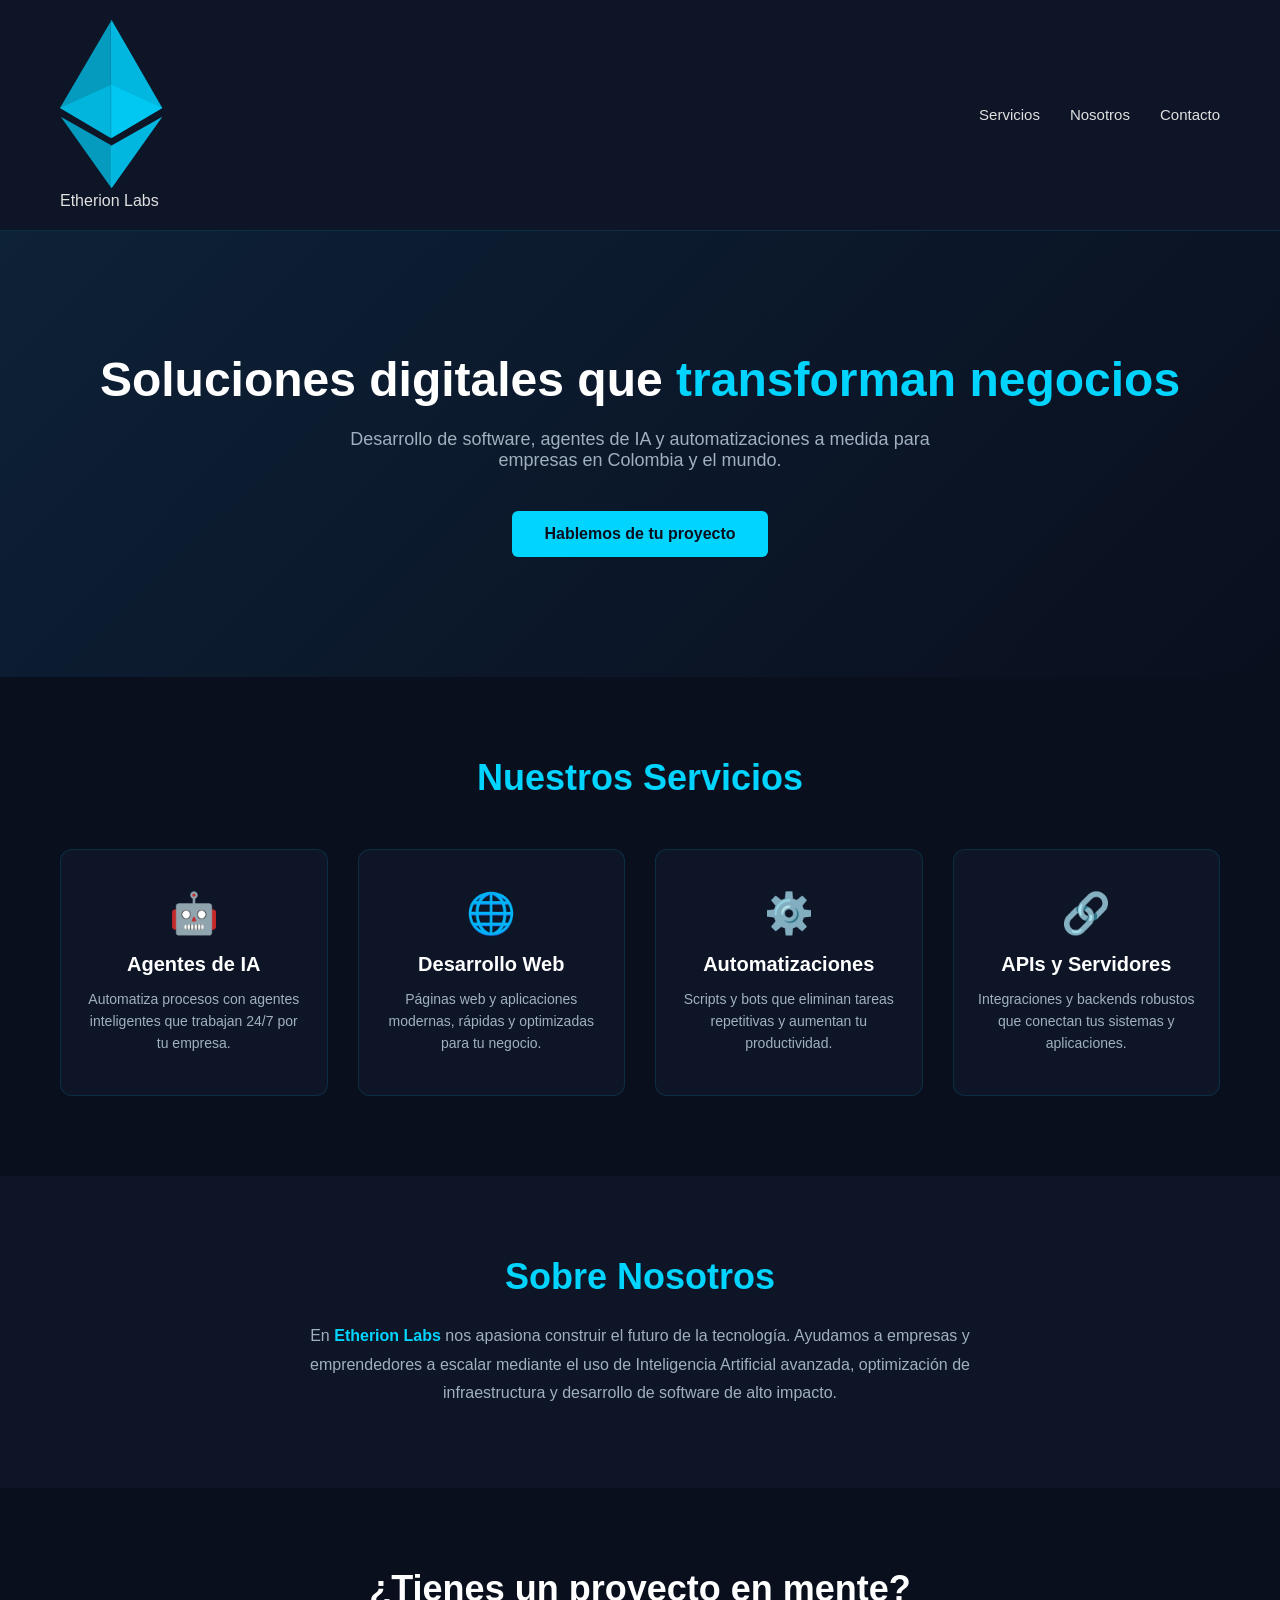
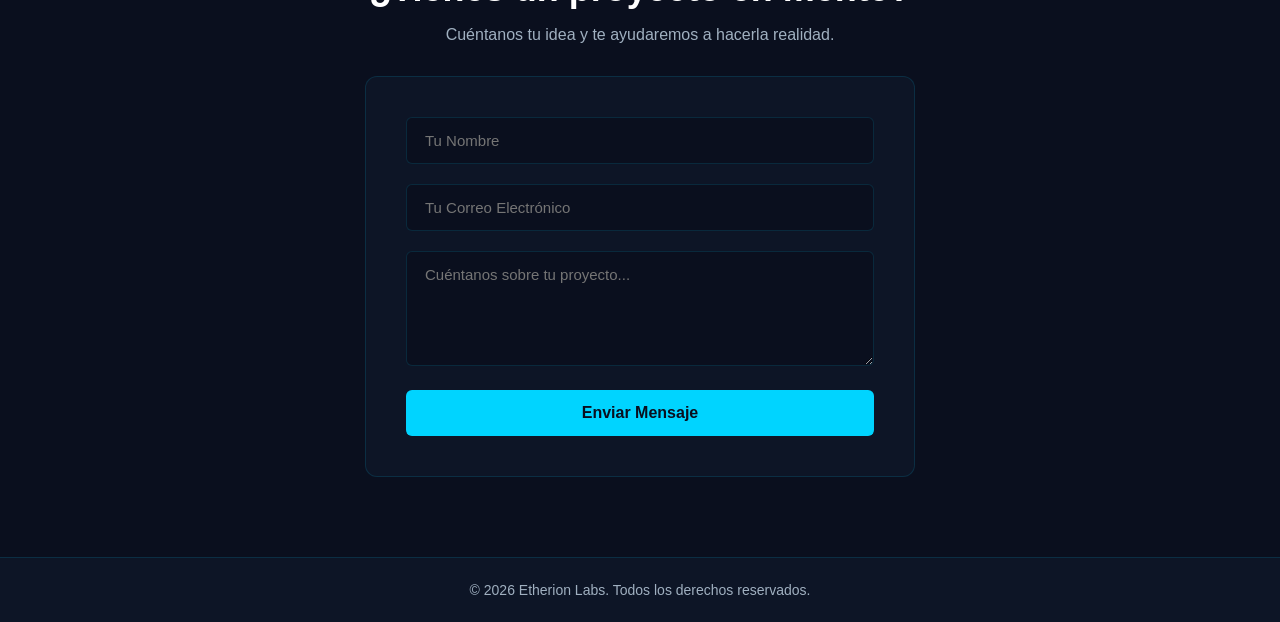
==== commit 020a4ab6: "Update index.html" ====
--- a/index.html
+++ b/index.html
@@ -6,7 +6,7 @@
   
   <title>Etherion Labs | Agentes de IA & Desarrollo Web Premium</title>
   
-  <link rel="icon" type="image/png" href="logo.png">
+  <link rel="icon" type="image/svg+xml" href="data:image/svg+xml,<svg xmlns='http://www.w3.org/2000/svg' viewBox='0 0 256 417'><path d='M127.961 0l-2.117 7.181v283.475l2.117 2.113 125.86-74.407L127.961 0z' fill='%2300d4ff'/></svg>">
   
   <link href="https://fonts.googleapis.com/css2?family=Orbitron:wght@700&display=swap" rel="stylesheet">
   
@@ -16,7 +16,14 @@
 
   <nav>
     <div class="logo-contenedor">
-      <img src="logo.png" alt="Logo Etherion Labs" class="logo-img">
+      <svg class="logo-svg" xmlns="http://www.w3.org/2000/svg" viewBox="0 0 256 417">
+        <path d="M127.961 0l-2.117 7.181v283.475l2.117 2.113 125.86-74.407L127.961 0z" fill="#00d4ff" fill-opacity=".85"/>
+        <path d="M127.961 0L0 218.362l125.86 74.407V0z" fill="#00d4ff" fill-opacity=".7"/>
+        <path d="M127.961 311.114l-1.195 1.453v101.44l1.195 3.484 125.955-177.387-125.955 71.01z" fill="#00d4ff" fill-opacity=".85"/>
+        <path d="M127.961 417.49V311.114L2 240.104l125.961 177.386z" fill="#00d4ff" fill-opacity=".7"/>
+        <path d="M127.961 292.768l125.86-74.406-125.86-57.12v131.526z" fill="#00d4ff" fill-opacity=".6"/>
+        <path d="M0 218.362l125.86 74.406V161.242L0 218.362z" fill="#00d4ff" fill-opacity=".45"/>
+      </svg>
       <span class="logo-texto">Etherion Labs</span>
     </div>
     <ul>
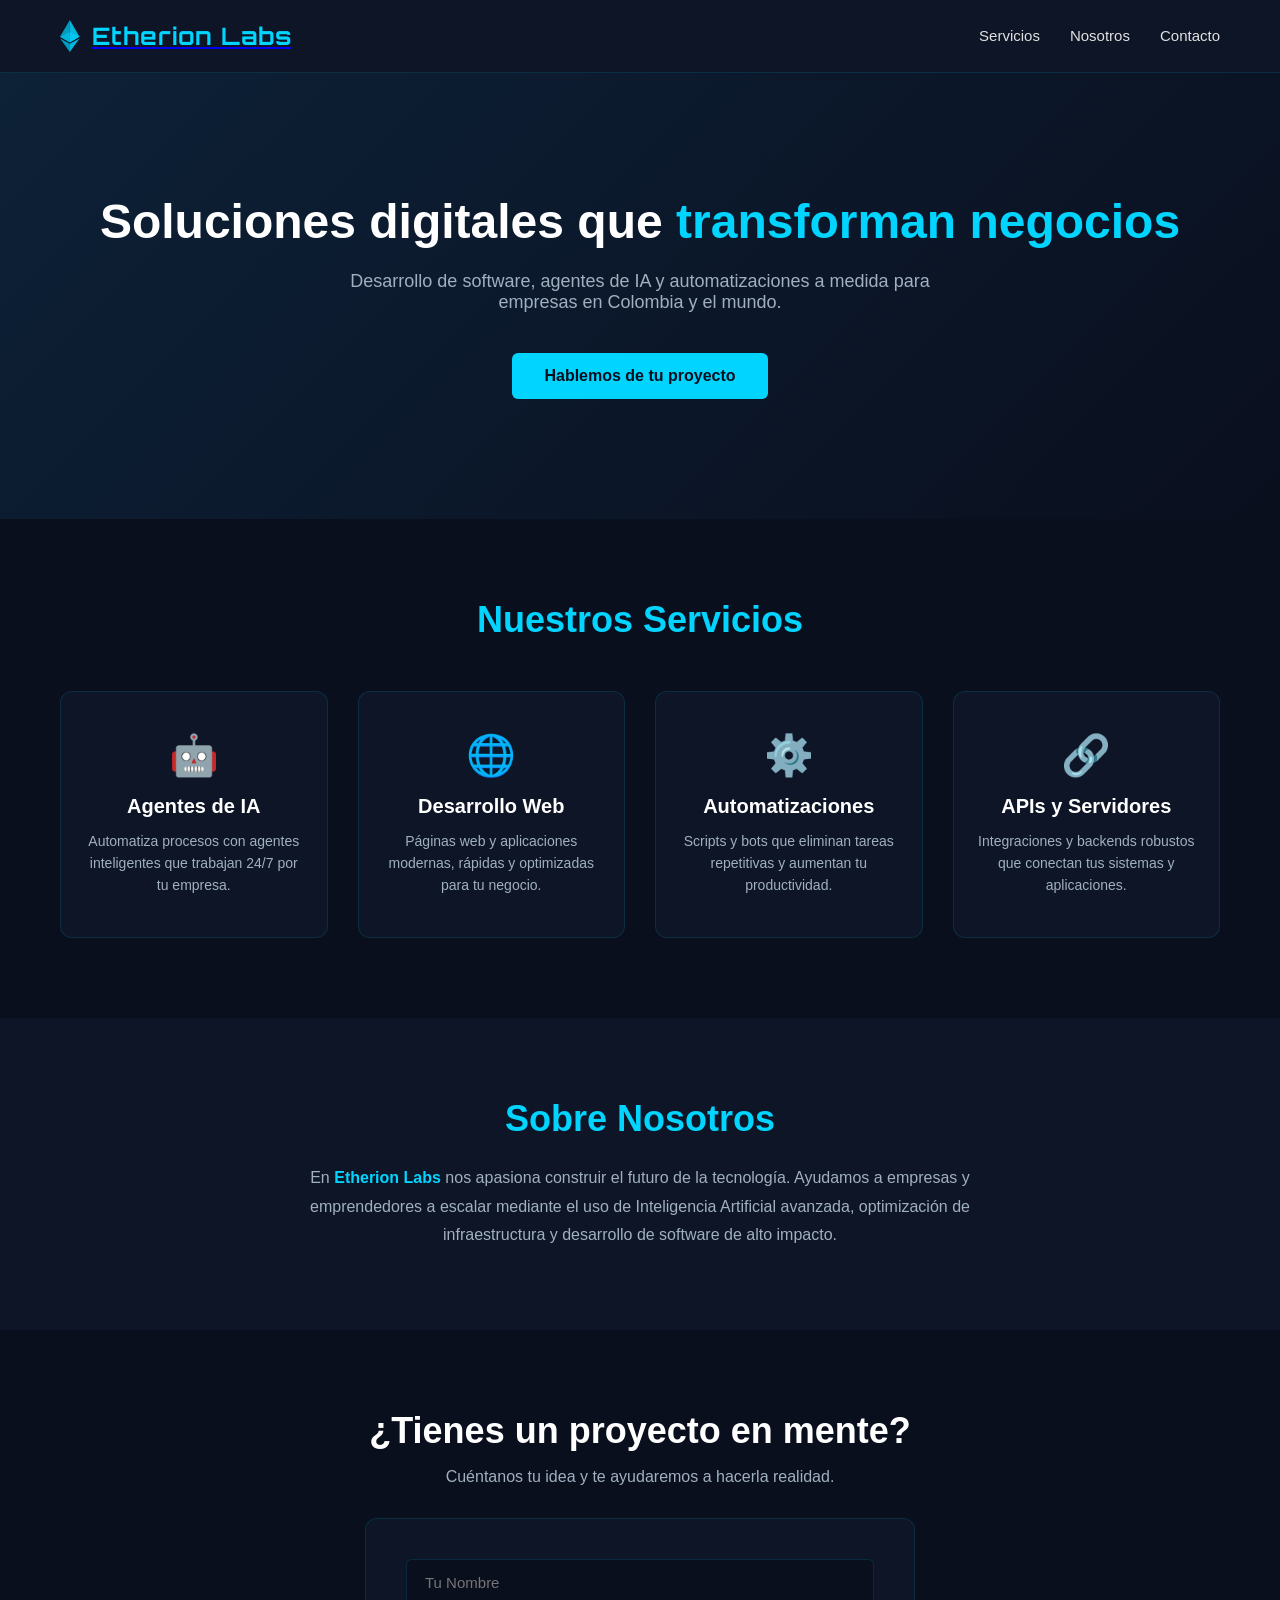
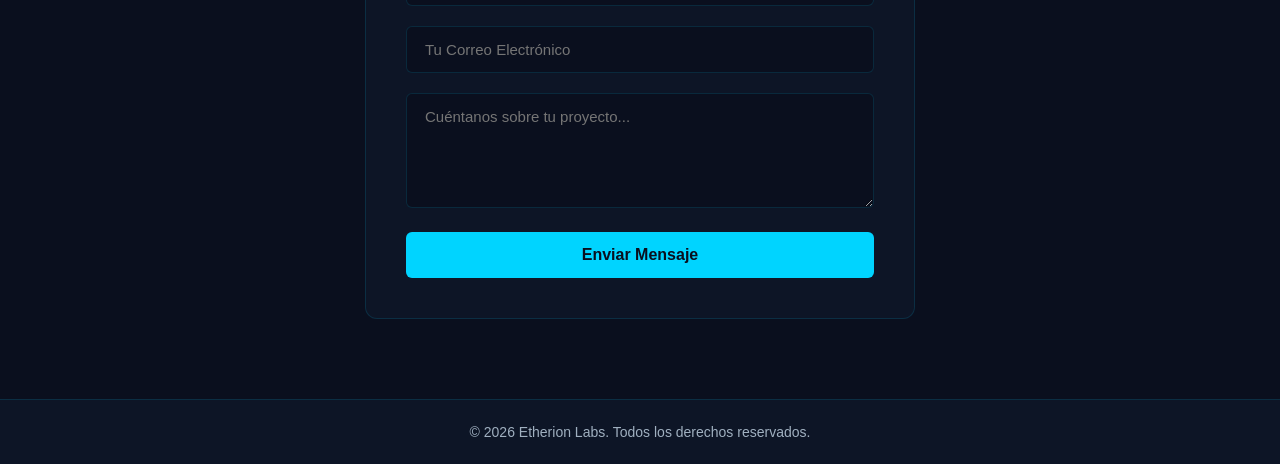
==== commit af6602a1: "Update index.html" ====
--- a/index.html
+++ b/index.html
@@ -3,7 +3,6 @@
 <head>
   <meta charset="UTF-8">
   <meta name="viewport" content="width=device-width, initial-scale=1.0">
-  
   <title>Etherion Labs | Agentes de IA & Desarrollo Web Premium</title>
   
   <link rel="icon" type="image/svg+xml" href="data:image/svg+xml,<svg xmlns='http://www.w3.org/2000/svg' viewBox='0 0 256 417'><path d='M127.961 0l-2.117 7.181v283.475l2.117 2.113 125.86-74.407L127.961 0z' fill='%2300d4ff'/></svg>">
@@ -15,21 +14,23 @@
 <body>
 
   <nav>
-    <div class="logo-contenedor">
-      <svg class="logo-svg" xmlns="http://www.w3.org/2000/svg" viewBox="0 0 256 417">
-        <path d="M127.961 0l-2.117 7.181v283.475l2.117 2.113 125.86-74.407L127.961 0z" fill="#00d4ff" fill-opacity=".85"/>
-        <path d="M127.961 0L0 218.362l125.86 74.407V0z" fill="#00d4ff" fill-opacity=".7"/>
-        <path d="M127.961 311.114l-1.195 1.453v101.44l1.195 3.484 125.955-177.387-125.955 71.01z" fill="#00d4ff" fill-opacity=".85"/>
-        <path d="M127.961 417.49V311.114L2 240.104l125.961 177.386z" fill="#00d4ff" fill-opacity=".7"/>
-        <path d="M127.961 292.768l125.86-74.406-125.86-57.12v131.526z" fill="#00d4ff" fill-opacity=".6"/>
-        <path d="M0 218.362l125.86 74.406V161.242L0 218.362z" fill="#00d4ff" fill-opacity=".45"/>
-      </svg>
-      <span class="logo-texto">Etherion Labs</span>
-    </div>
+    <a href="index.html" class="logo-link">
+      <div class="logo-contenedor">
+        <svg class="logo-svg" xmlns="http://www.w3.org/2000/svg" viewBox="0 0 256 417">
+          <path d="M127.961 0l-2.117 7.181v283.475l2.117 2.113 125.86-74.407L127.961 0z" fill="#00d4ff" fill-opacity=".85"/>
+          <path d="M127.961 0L0 218.362l125.86 74.407V0z" fill="#00d4ff" fill-opacity=".7"/>
+          <path d="M127.961 311.114l-1.195 1.453v101.44l1.195 3.484 125.955-177.387-125.955 71.01z" fill="#00d4ff" fill-opacity=".85"/>
+          <path d="M127.961 417.49V311.114L2 240.104l125.961 177.386z" fill="#00d4ff" fill-opacity=".7"/>
+          <path d="M127.961 292.768l125.86-74.406-125.86-57.12v131.526z" fill="#00d4ff" fill-opacity=".6"/>
+          <path d="M0 218.362l125.86 74.406V161.242L0 218.362z" fill="#00d4ff" fill-opacity=".45"/>
+        </svg>
+        <span class="logo-texto">Etherion Labs</span>
+      </div>
+    </a>
     <ul>
-      <li><a href="#servicios">Servicios</a></li>
-      <li><a href="#sobre-mi">Nosotros</a></li>
-      <li><a href="#contacto">Contacto</a></li>
+      <li><a href="index.html#servicios">Servicios</a></li>
+      <li><a href="index.html#sobre-mi">Nosotros</a></li>
+      <li><a href="index.html#contacto">Contacto</a></li>
     </ul>
   </nav>
 
--- a/estilo.css
+++ b/estilo.css
@@ -8,7 +8,7 @@
 }
 
 html {
-  scroll-behavior: smooth; /* Desplazamiento suave al usar el menú */
+  scroll-behavior: smooth;
 }
 
 body {
@@ -18,8 +18,94 @@
 }
 
 /* ==========================================================================
-   2. COMPONENTES REUTILIZABLES (BOTONES Y ENLACES)
-   ========================================================================== */
+   2. ENLACES DE LAS TARJETAS (HABILITA CLICS)
+   ========================================================================== */
+.card-link {
+  text-decoration: none;
+  color: inherit;
+  display: block;
+  cursor: pointer;
+}
+
+/* ==========================================================================
+   3. BARRA DE NAVEGACIÓN Y LOGO FUTURISTA
+   ========================================================================== */
+nav {
+  display: flex;
+  justify-content: space-between;
+  align-items: center;
+  padding: 20px 60px;
+  background-color: #0d1526;
+  border-bottom: 1px solid #00d4ff22;
+  position: sticky;
+  top: 0;
+  z-index: 1000;
+}
+
+.logo-contenedor {
+  display: flex;
+  align-items: center;
+  gap: 12px;
+}
+
+.logo-svg {
+  height: 32px; 
+  width: auto;
+  display: block;
+}
+
+.logo-texto {
+  font-family: 'Orbitron', sans-serif;
+  font-size: 24px;
+  font-weight: 700;
+  color: #00d4ff;
+  letter-spacing: 1px;
+}
+
+nav ul {
+  list-style: none;
+  display: flex;
+  gap: 30px;
+}
+
+nav ul a {
+  color: #e0e0e0;
+  text-decoration: none;
+  font-size: 15px;
+  transition: color 0.3s;
+}
+
+nav ul a:hover {
+  color: #00d4ff;
+}
+
+/* ==========================================================================
+   4. SECCIONES (HERO, SERVICIOS, CARDS)
+   ========================================================================== */
+.hero {
+  text-align: center;
+  padding: 120px 40px;
+  background: linear-gradient(135deg, #0d2137 0%, #0a0f1e 100%); 
+}
+
+.hero h1 {
+  font-size: 48px;
+  line-height: 1.2;
+  margin-bottom: 20px;
+  color: #ffffff;
+}
+
+.hero h1 span {
+  color: #00d4ff;
+}
+
+.hero p {
+  font-size: 18px;
+  color: #a0b0c0;
+  max-width: 600px;
+  margin: 0 auto 40px;
+}
+
 .btn {
   display: inline-block;
   background-color: #00d4ff;
@@ -43,81 +129,6 @@
   transform: scale(0.98);
 }
 
-/* ¡ESTA ES LA REGLA QUE HABILITA LOS CLICS EN LAS TARJETAS! */
-.card-link {
-  text-decoration: none;
-  color: inherit;
-  display: block;
-  cursor: pointer;
-}
-
-/* ==========================================================================
-   3. ESTRUCTURA Y SECCIONES COMPARTIDAS
-   ========================================================================== */
-
-/* NAVEGACIÓN */
-nav {
-  display: flex;
-  justify-content: space-between;
-  align-items: center;
-  padding: 20px 60px;
-  background-color: #0d1526;
-  border-bottom: 1px solid #00d4ff22;
-  position: sticky;
-  top: 0;
-  z-index: 1000;
-}
-
-.logo {
-  font-size: 24px;
-  font-weight: bold;
-  color: #00d4ff;
-  letter-spacing: 2px;
-}
-
-nav ul {
-  list-style: none;
-  display: flex;
-  gap: 30px;
-}
-
-nav ul a {
-  color: #e0e0e0;
-  text-decoration: none;
-  font-size: 15px;
-  transition: color 0.3s;
-}
-
-nav ul a:hover {
-  color: #00d4ff;
-}
-
-/* HERO */
-.hero {
-  text-align: center;
-  padding: 120px 40px;
-  background: linear-gradient(135deg, #0d2137 0%, #0a0f1e 100%); 
-}
-
-.hero h1 {
-  font-size: 48px;
-  line-height: 1.2;
-  margin-bottom: 20px;
-  color: #ffffff;
-}
-
-.hero h1 span {
-  color: #00d4ff;
-}
-
-.hero p {
-  font-size: 18px;
-  color: #a0b0c0;
-  max-width: 600px;
-  margin: 0 auto 40px;
-}
-
-/* SERVICIOS */
 .servicios {
   padding: 80px 60px;
   text-align: center;
@@ -167,7 +178,9 @@
   line-height: 1.6;
 }
 
-/* SOBRE MÍ / NOSOTROS */
+/* ==========================================================================
+   5. SOBRE NOSOTROS Y CONTACTO
+   ========================================================================== */
 .sobre-mi {
   padding: 80px 60px;
   text-align: center;
@@ -192,7 +205,6 @@
   color: #00d4ff;
 }
 
-/* CONTACTO Y FORMULARIO */
 .contacto {
   padding: 80px 60px;
   text-align: center;
@@ -246,7 +258,6 @@
   width: 100%;
 }
 
-/* FOOTER */
 footer {
   text-align: center;
   padding: 24px;
@@ -257,68 +268,7 @@
 }
 
 /* ==========================================================================
-   4. ESTILOS EXCLUSIVOS PARA LAS PÁGINAS DE SERVICIOS INTERNOS
-   ========================================================================== */
-.contenido-detalle {
-  max-width: 900px;
-  margin: 0 auto;
-  padding: 60px 20px;
-  text-align: center;
-}
-
-.contenido-detalle h2 {
-  font-size: 36px;
-  color: #ffffff;
-  margin-bottom: 20px;
-}
-
-.lista-utilidades {
-  text-align: left;
-  margin: 40px auto;
-  max-width: 700px;
-  display: flex;
-  flex-direction: column;
-  gap: 25px;
-}
-
-.utilidad-item {
-  background-color: #0d1526;
-  border: 1px solid #00d4ff22;
-  padding: 24px;
-  border-radius: 8px;
-  transition: border-color 0.3s;
-}
-
-.utilidad-item:hover {
-  border-color: #00d4ffaa;
-}
-
-.utilidad-item h4 {
-  color: #00d4ff;
-  font-size: 18px;
-  margin-bottom: 8px;
-}
-
-.utilidad-item p {
-  color: #a0b0c0;
-  font-size: 15px;
-  line-height: 1.6;
-}
-
-.btn-volver {
-  margin-top: 20px;
-  background-color: transparent;
-  color: #00d4ff;
-  border: 1px solid #00d4ff;
-}
-
-.btn-volver:hover {
-  background-color: #00d4ff11;
-  box-shadow: none;
-}
-
-/* ==========================================================================
-   5. DISEÑO RESPONSIVO (ADAPTACIÓN CELULARES)
+   6. DISEÑO RESPONSIVO (MÓVILES)
    ========================================================================== */
 @media (max-width: 768px) {
   nav {
@@ -345,19 +295,15 @@
     font-size: 16px;
   }
 
-  .servicios, .sobre-mi, .contacto, .contenido-detalle {
+  .servicios, .sobre-mi, .contacto {
     padding: 60px 20px;
   }
 
-  .servicios h2, .sobre-mi h2, .contacto h2, .contenido-detalle h2 {
+  .servicios h2, .sobre-mi h2, .contacto h2 {
     font-size: 28px;
   }
 
   .formulario-contacto {
     padding: 24px;
   }
-
-  .lista-utilidades {
-    gap: 15px;
-  }
-}
+}
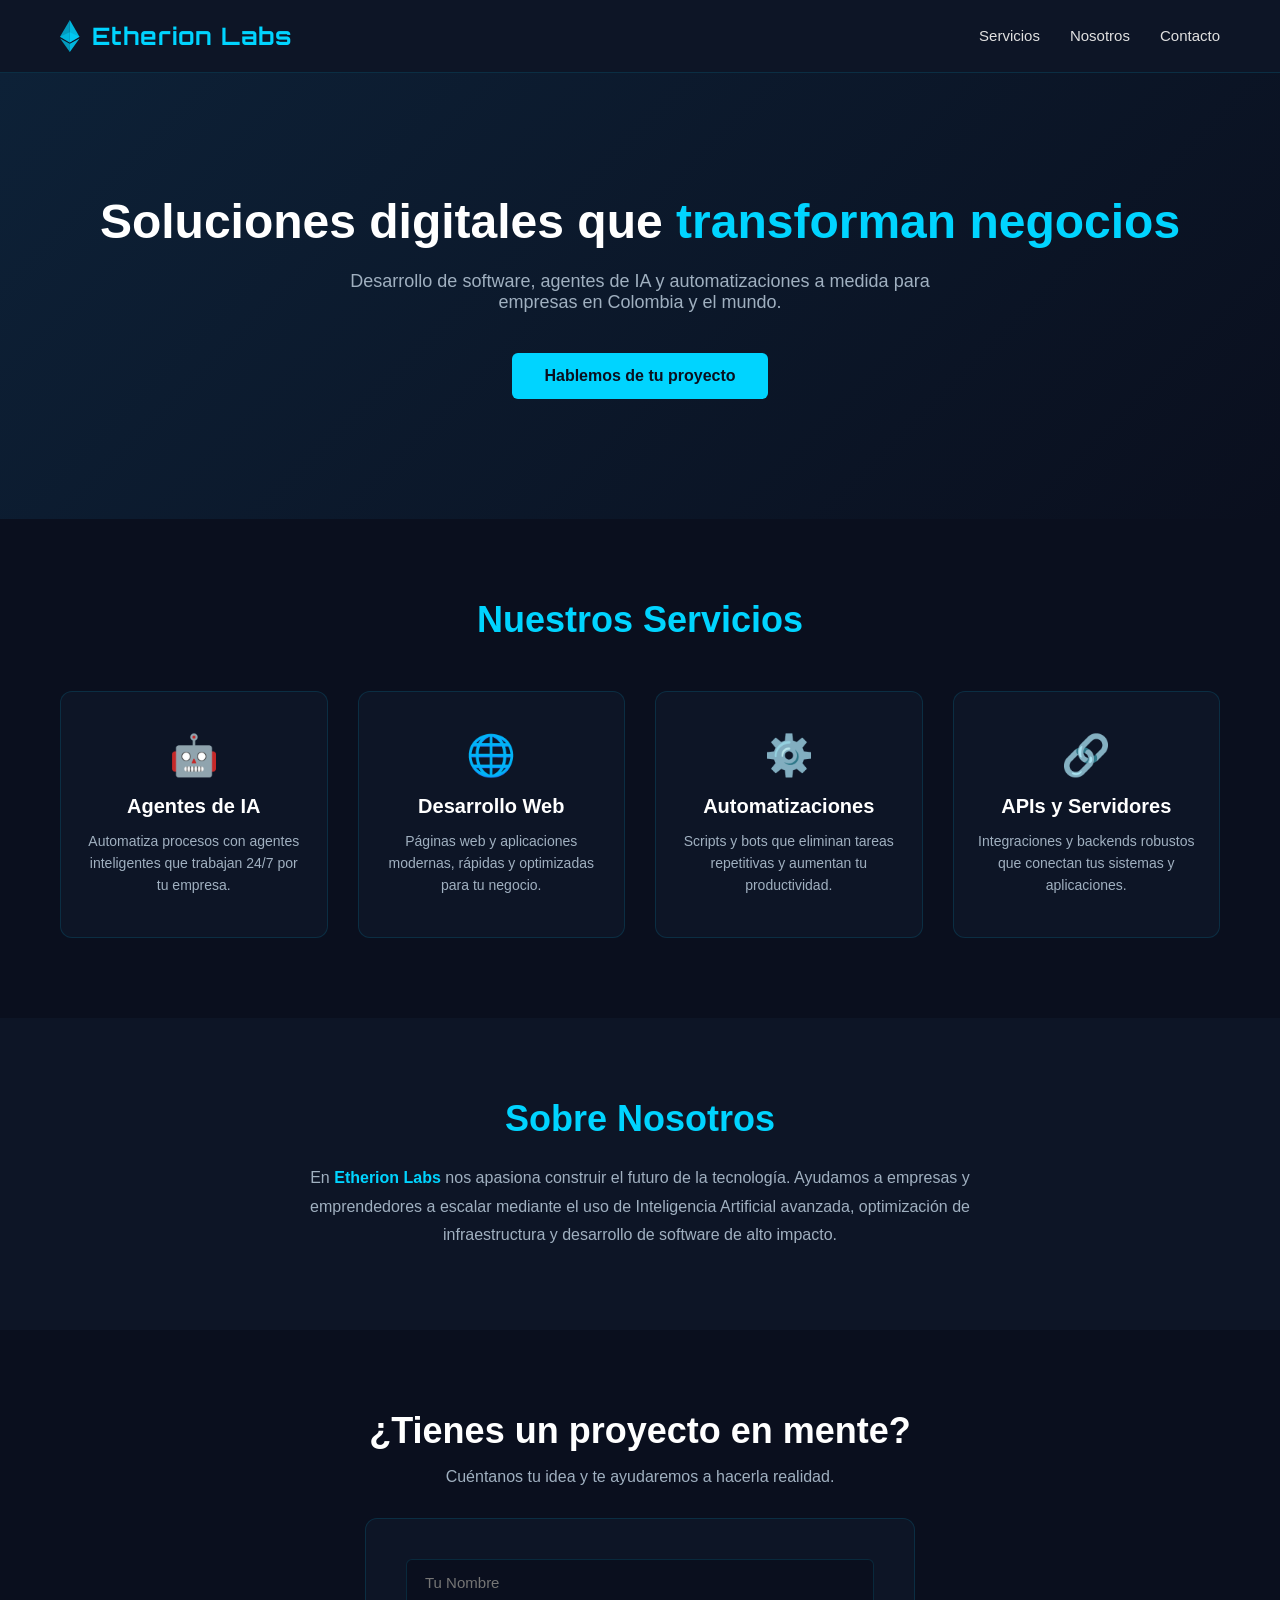
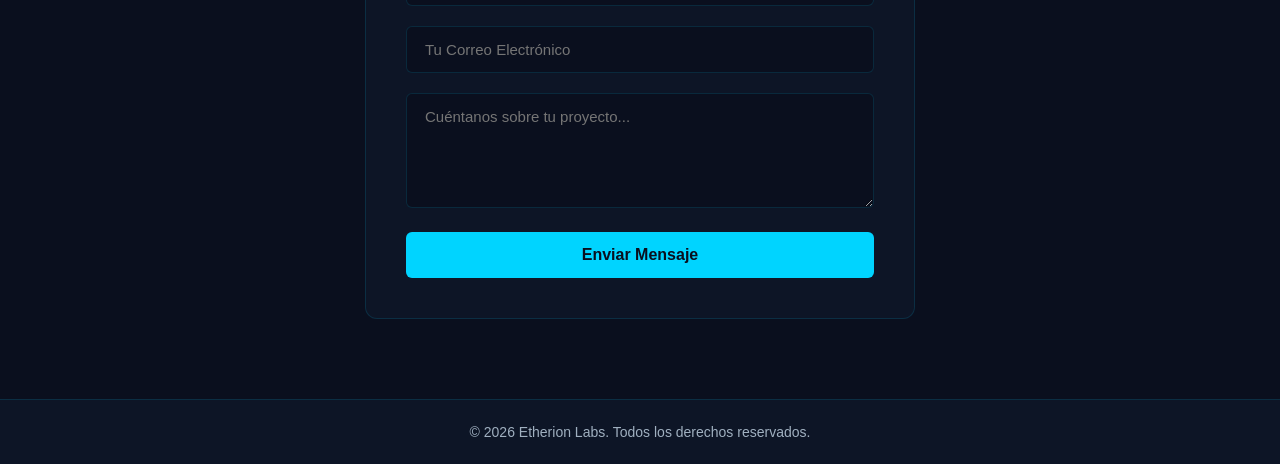
==== commit 94460ba5: "Update index.html" ====
--- a/index.html
+++ b/index.html
@@ -7,7 +7,9 @@
   
   <link rel="icon" type="image/svg+xml" href="data:image/svg+xml,<svg xmlns='http://www.w3.org/2000/svg' viewBox='0 0 256 417'><path d='M127.961 0l-2.117 7.181v283.475l2.117 2.113 125.86-74.407L127.961 0z' fill='%2300d4ff'/></svg>">
   
-  <link href="https://fonts.googleapis.com/css2?family=Orbitron:wght@700&display=swap" rel="stylesheet">
+  <link rel="preconnect" href="https://fonts.googleapis.com">
+  <link rel="preconnect" href="https://fonts.gstatic.com" crossorigin>
+  <link href="https://fonts.googleapis.com/css2?family=Orbitron:wght@400;700&display=swap" rel="stylesheet">
   
   <link rel="stylesheet" href="estilo.css">
 </head>
--- a/estilo.css
+++ b/estilo.css
@@ -18,7 +18,7 @@
 }
 
 /* ==========================================================================
-   2. ENLACES DE LAS TARJETAS (HABILITA CLICS)
+   2. ENLACES Y COMPONENTES REUTILIZABLES
    ========================================================================== */
 .card-link {
   text-decoration: none;
@@ -27,6 +27,11 @@
   cursor: pointer;
 }
 
+.logo-link {
+  text-decoration: none;
+  color: inherit !important;
+}
+
 /* ==========================================================================
    3. BARRA DE NAVEGACIÓN Y LOGO FUTURISTA
    ========================================================================== */
@@ -55,10 +60,10 @@
 }
 
 .logo-texto {
-  font-family: 'Orbitron', sans-serif;
+  font-family: 'Orbitron', sans-serif !important;
   font-size: 24px;
   font-weight: 700;
-  color: #00d4ff;
+  color: #00d4ff !important;
   letter-spacing: 1px;
 }
 
@@ -80,7 +85,7 @@
 }
 
 /* ==========================================================================
-   4. SECCIONES (HERO, SERVICIOS, CARDS)
+   4. SECCIONES PRINCIPALES (INDEX)
    ========================================================================== */
 .hero {
   text-align: center;
@@ -258,6 +263,67 @@
   width: 100%;
 }
 
+/* ==========================================================================
+   6. PÁGINAS DETALLE DE SERVICIOS (IA.HTML)
+   ========================================================================== */
+.contenido-detalle {
+  max-width: 900px;
+  margin: 0 auto;
+  padding: 80px 20px;
+  text-align: center;
+}
+
+.contenido-detalle h2 {
+  font-size: 42px;
+  color: #ffffff;
+  margin-bottom: 20px;
+}
+
+.lista-utilidades {
+  text-align: left;
+  margin: 40px auto;
+  max-width: 700px;
+  display: flex;
+  flex-direction: column;
+  gap: 25px;
+}
+
+.utilidad-item {
+  background-color: #0d1526;
+  border: 1px solid #00d4ff22;
+  padding: 24px;
+  border-radius: 8px;
+  transition: border-color 0.3s;
+}
+
+.utilidad-item:hover {
+  border-color: #00d4ffaa;
+}
+
+.utilidad-item h4 {
+  color: #00d4ff;
+  font-size: 18px;
+  margin-bottom: 8px;
+}
+
+.utilidad-item p {
+  color: #a0b0c0;
+  font-size: 15px;
+  line-height: 1.6;
+}
+
+.btn-volver {
+  margin-top: 20px;
+  background-color: transparent;
+  color: #00d4ff;
+  border: 1px solid #00d4ff;
+}
+
+.btn-volver:hover {
+  background-color: #00d4ff11;
+  box-shadow: none;
+}
+
 footer {
   text-align: center;
   padding: 24px;
@@ -268,7 +334,7 @@
 }
 
 /* ==========================================================================
-   6. DISEÑO RESPONSIVO (MÓVILES)
+   7. DISEÑO RESPONSIVO (MÓVILES)
    ========================================================================== */
 @media (max-width: 768px) {
   nav {
@@ -295,11 +361,11 @@
     font-size: 16px;
   }
 
-  .servicios, .sobre-mi, .contacto {
+  .servicios, .sobre-mi, .contacto, .contenido-detalle {
     padding: 60px 20px;
   }
 
-  .servicios h2, .sobre-mi h2, .contacto h2 {
+  .servicios h2, .sobre-mi h2, .contacto h2, .contenido-detalle h2 {
     font-size: 28px;
   }
 
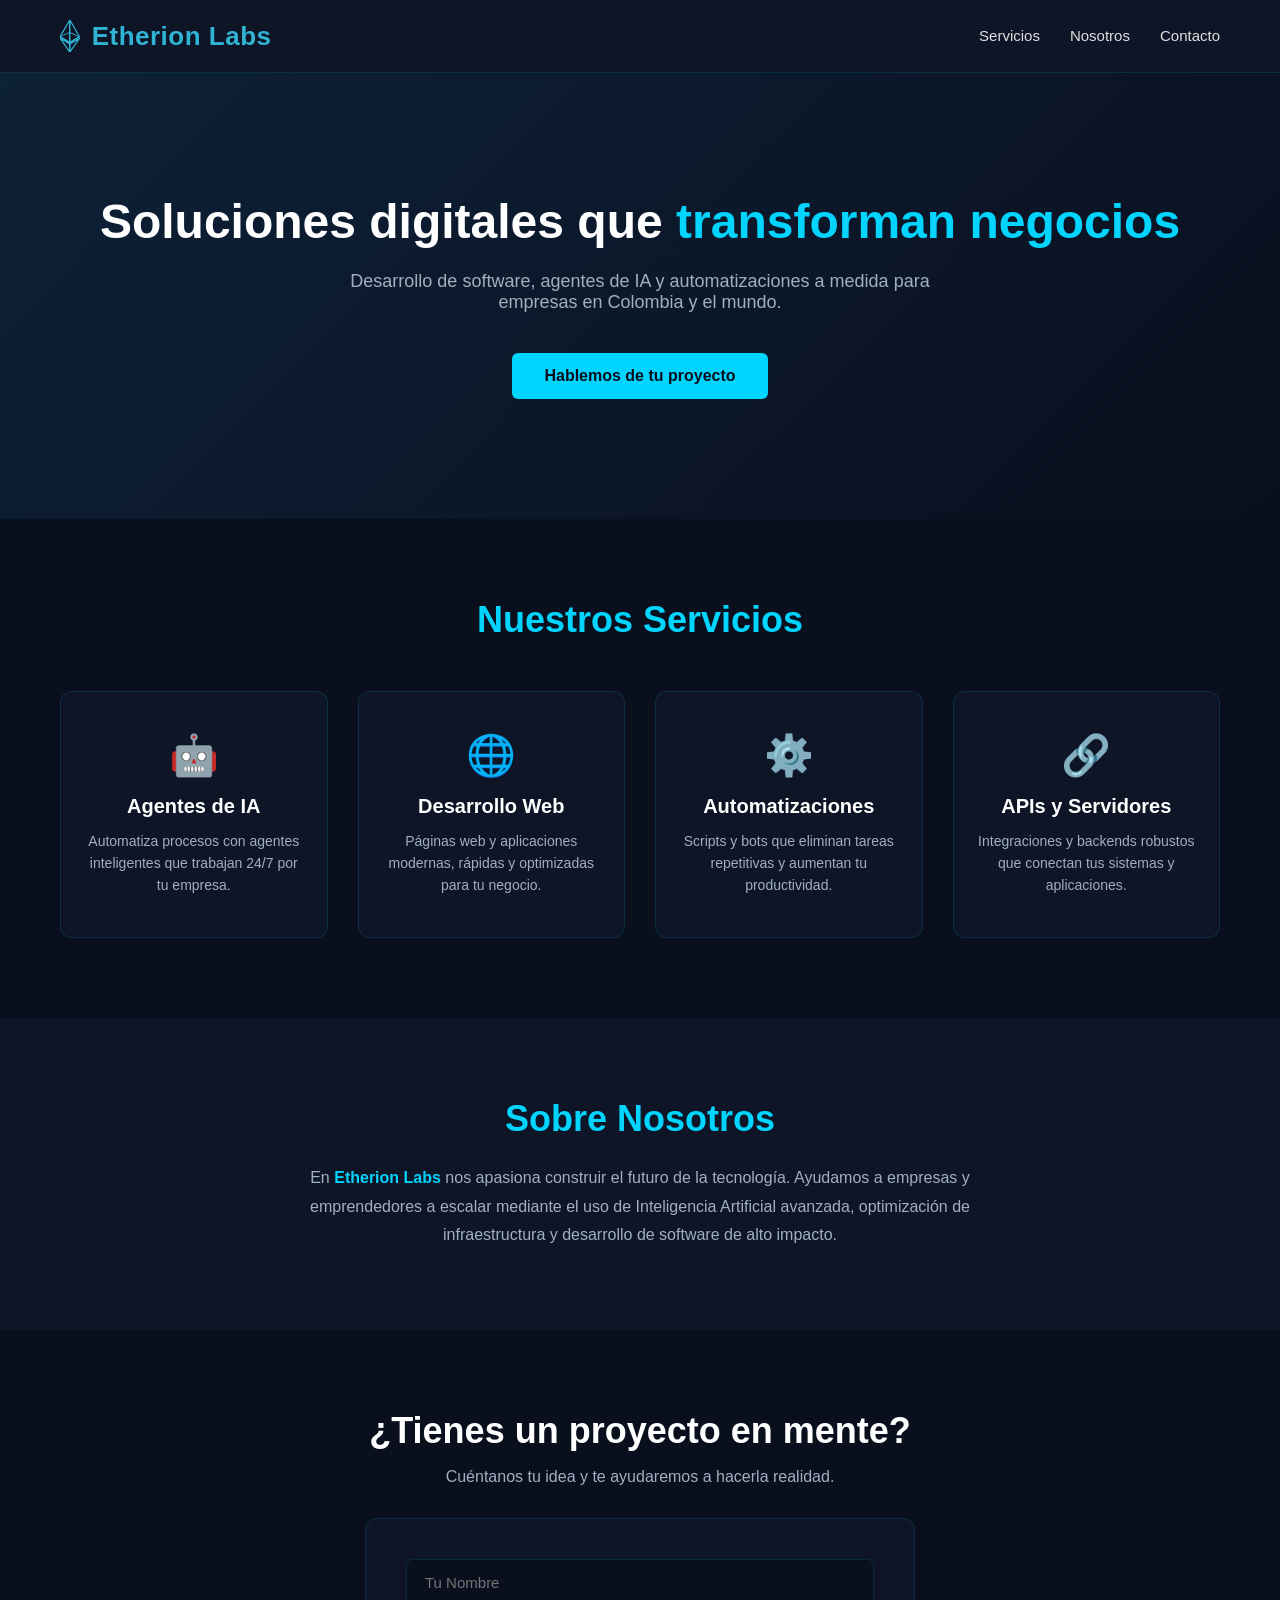
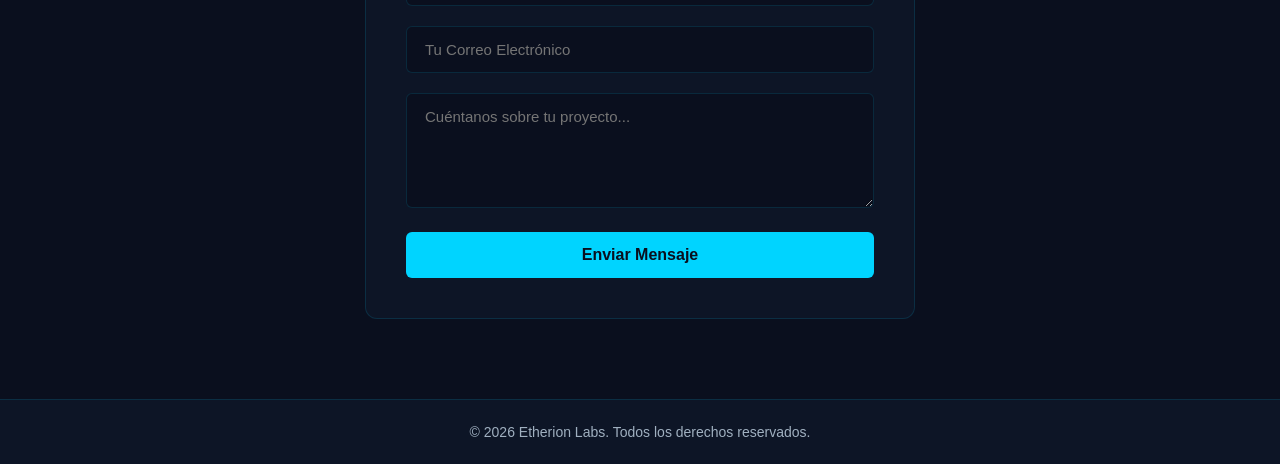
==== commit 98272b44: "Update index.html" ====
--- a/index.html
+++ b/index.html
@@ -5,11 +5,11 @@
   <meta name="viewport" content="width=device-width, initial-scale=1.0">
   <title>Etherion Labs | Agentes de IA & Desarrollo Web Premium</title>
   
-  <link rel="icon" type="image/svg+xml" href="data:image/svg+xml,<svg xmlns='http://www.w3.org/2000/svg' viewBox='0 0 256 417'><path d='M127.961 0l-2.117 7.181v283.475l2.117 2.113 125.86-74.407L127.961 0z' fill='%2300d4ff'/></svg>">
+  <link rel="icon" type="image/svg+xml" href="data:image/svg+xml,<svg xmlns='http://www.w3.org/2000/svg' viewBox='0 0 256 417'><path d='M127.961 0l-2.117 7.181v283.475l2.117 2.113 125.86-74.407L127.961 0z' fill='none' stroke='%2331b3d4' stroke-width='15'/><path d='M127.961 0L0 218.362l125.86 74.407V0z' fill='none' stroke='%2331b3d4' stroke-width='15'/><path d='M127.961 311.114l-1.195 1.453v101.44l1.195 3.484 125.955-177.387-125.955 71.01z' fill='none' stroke='%2331b3d4' stroke-width='15'/><path d='M127.961 417.49V311.114L2 240.104l125.961 177.386z' fill='none' stroke='%2331b3d4' stroke-width='15'/></svg>">
   
   <link rel="preconnect" href="https://fonts.googleapis.com">
   <link rel="preconnect" href="https://fonts.gstatic.com" crossorigin>
-  <link href="https://fonts.googleapis.com/css2?family=Orbitron:wght@400;700&display=swap" rel="stylesheet">
+  <link href="https://fonts.googleapis.com/css2?family=Montserrat:wght@400;700;800&display=swap" rel="stylesheet">
   
   <link rel="stylesheet" href="estilo.css">
 </head>
@@ -19,12 +19,12 @@
     <a href="index.html" class="logo-link">
       <div class="logo-contenedor">
         <svg class="logo-svg" xmlns="http://www.w3.org/2000/svg" viewBox="0 0 256 417">
-          <path d="M127.961 0l-2.117 7.181v283.475l2.117 2.113 125.86-74.407L127.961 0z" fill="#00d4ff" fill-opacity=".85"/>
-          <path d="M127.961 0L0 218.362l125.86 74.407V0z" fill="#00d4ff" fill-opacity=".7"/>
-          <path d="M127.961 311.114l-1.195 1.453v101.44l1.195 3.484 125.955-177.387-125.955 71.01z" fill="#00d4ff" fill-opacity=".85"/>
-          <path d="M127.961 417.49V311.114L2 240.104l125.961 177.386z" fill="#00d4ff" fill-opacity=".7"/>
-          <path d="M127.961 292.768l125.86-74.406-125.86-57.12v131.526z" fill="#00d4ff" fill-opacity=".6"/>
-          <path d="M0 218.362l125.86 74.406V161.242L0 218.362z" fill="#00d4ff" fill-opacity=".45"/>
+          <path d="M127.961 0l-2.117 7.181v283.475l2.117 2.113 125.86-74.407L127.961 0z" fill="none" stroke="#31b3d4" stroke-width="16" stroke-linejoin="round"/>
+          <path d="M127.961 0L0 218.362l125.86 74.407V0z" fill="none" stroke="#31b3d4" stroke-width="16" stroke-linejoin="round"/>
+          <path d="M127.961 311.114l-1.195 1.453v101.44l1.195 3.484 125.955-177.387-125.955 71.01z" fill="none" stroke="#31b3d4" stroke-width="16" stroke-linejoin="round"/>
+          <path d="M127.961 417.49V311.114L2 240.104l125.961 177.386z" fill="none" stroke="#31b3d4" stroke-width="16" stroke-linejoin="round"/>
+          <path d="M0 218.362l125.86 74.406 125.86-74.406" fill="none" stroke="#31b3d4" stroke-width="16" stroke-linejoin="round"/>
+          <path d="M0 218.362l125.86-57.12 125.86 57.12" fill="none" stroke="#31b3d4" stroke-width="12" stroke-linejoin="round"/>
         </svg>
         <span class="logo-texto">Etherion Labs</span>
       </div>
--- a/estilo.css
+++ b/estilo.css
@@ -33,7 +33,7 @@
 }
 
 /* ==========================================================================
-   3. BARRA DE NAVEGACIÓN Y LOGO FUTURISTA
+   3. BARRA DE NAVEGACIÓN Y LOGO FUTURISTA (CON FUENTE ORBITRON)
    ========================================================================== */
 nav {
   display: flex;
@@ -59,12 +59,13 @@
   display: block;
 }
 
+/* Forzar la tipografía Orbitron y el color cian exacto del diseño */
 .logo-texto {
   font-family: 'Orbitron', sans-serif !important;
-  font-size: 24px;
+  font-size: 26px;
   font-weight: 700;
-  color: #00d4ff !important;
-  letter-spacing: 1px;
+  color: #31b3d4 !important;
+  letter-spacing: 0.5px;
 }
 
 nav ul {
